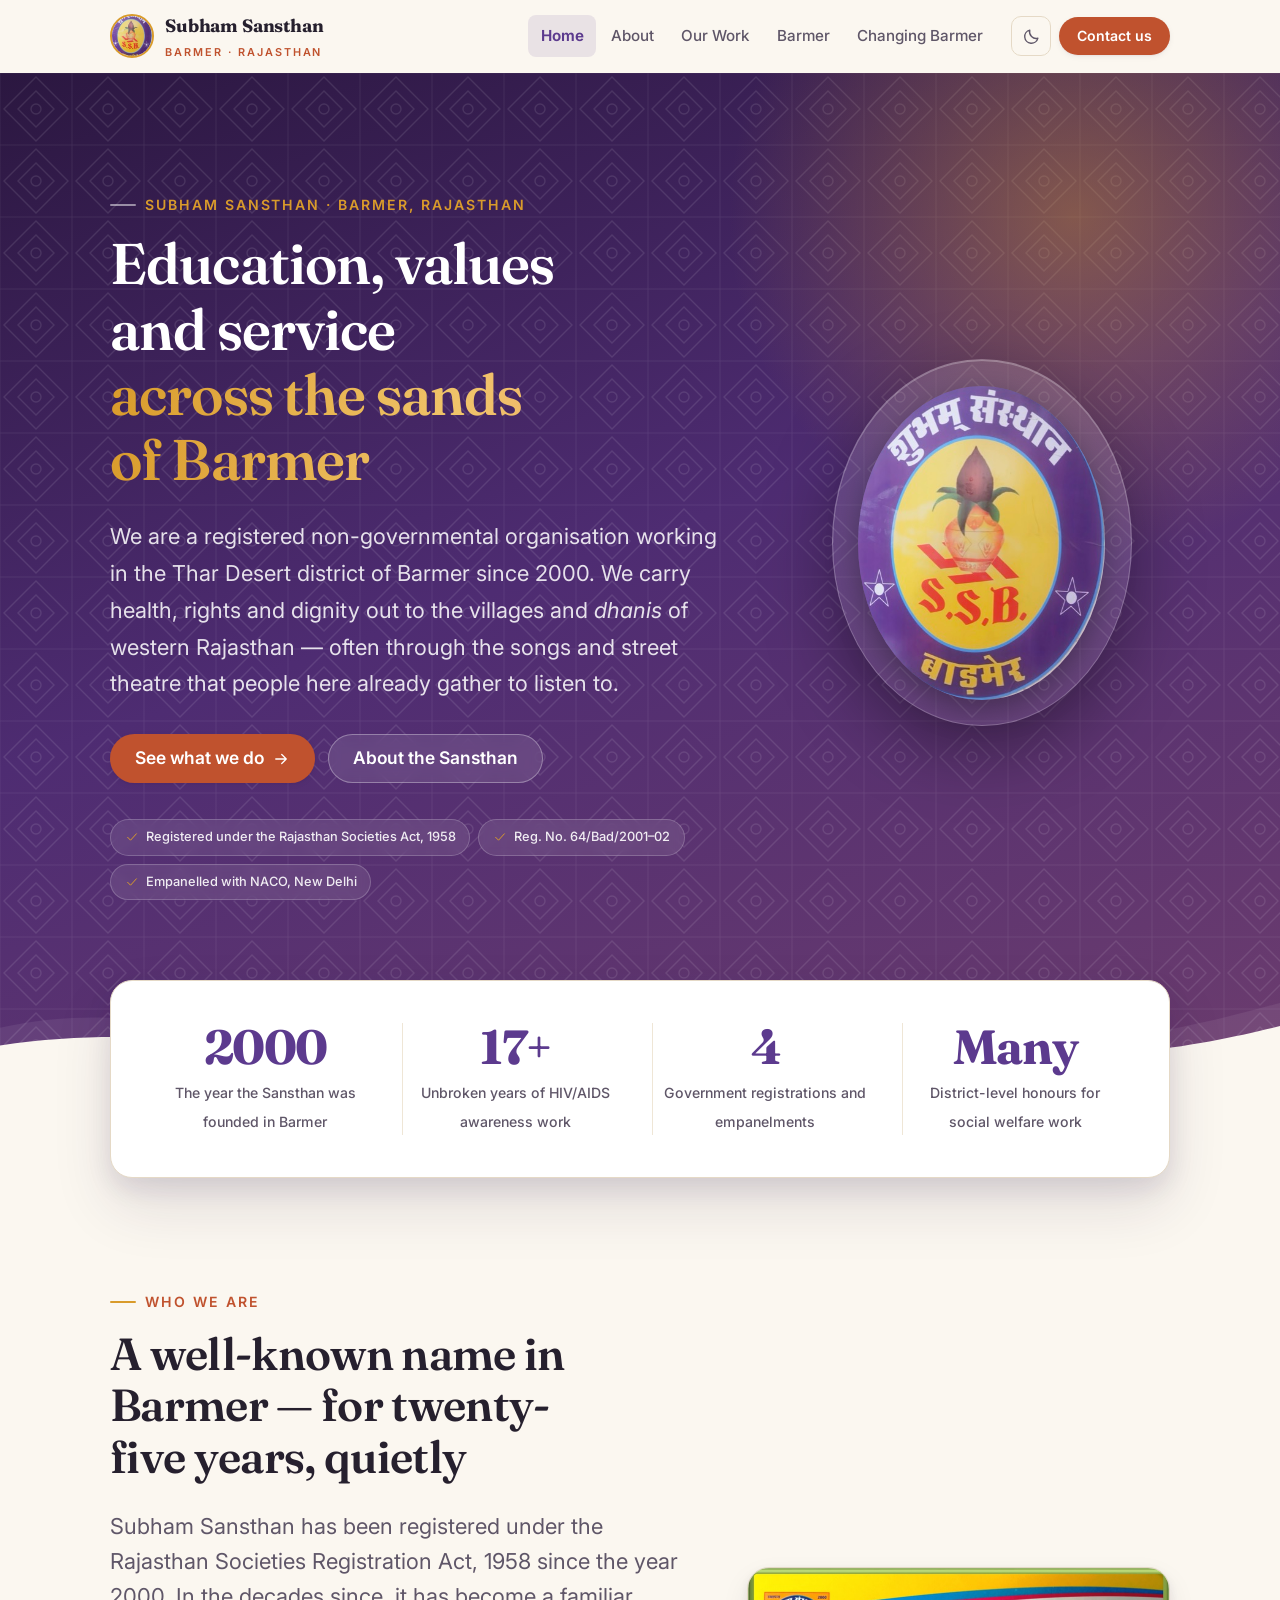
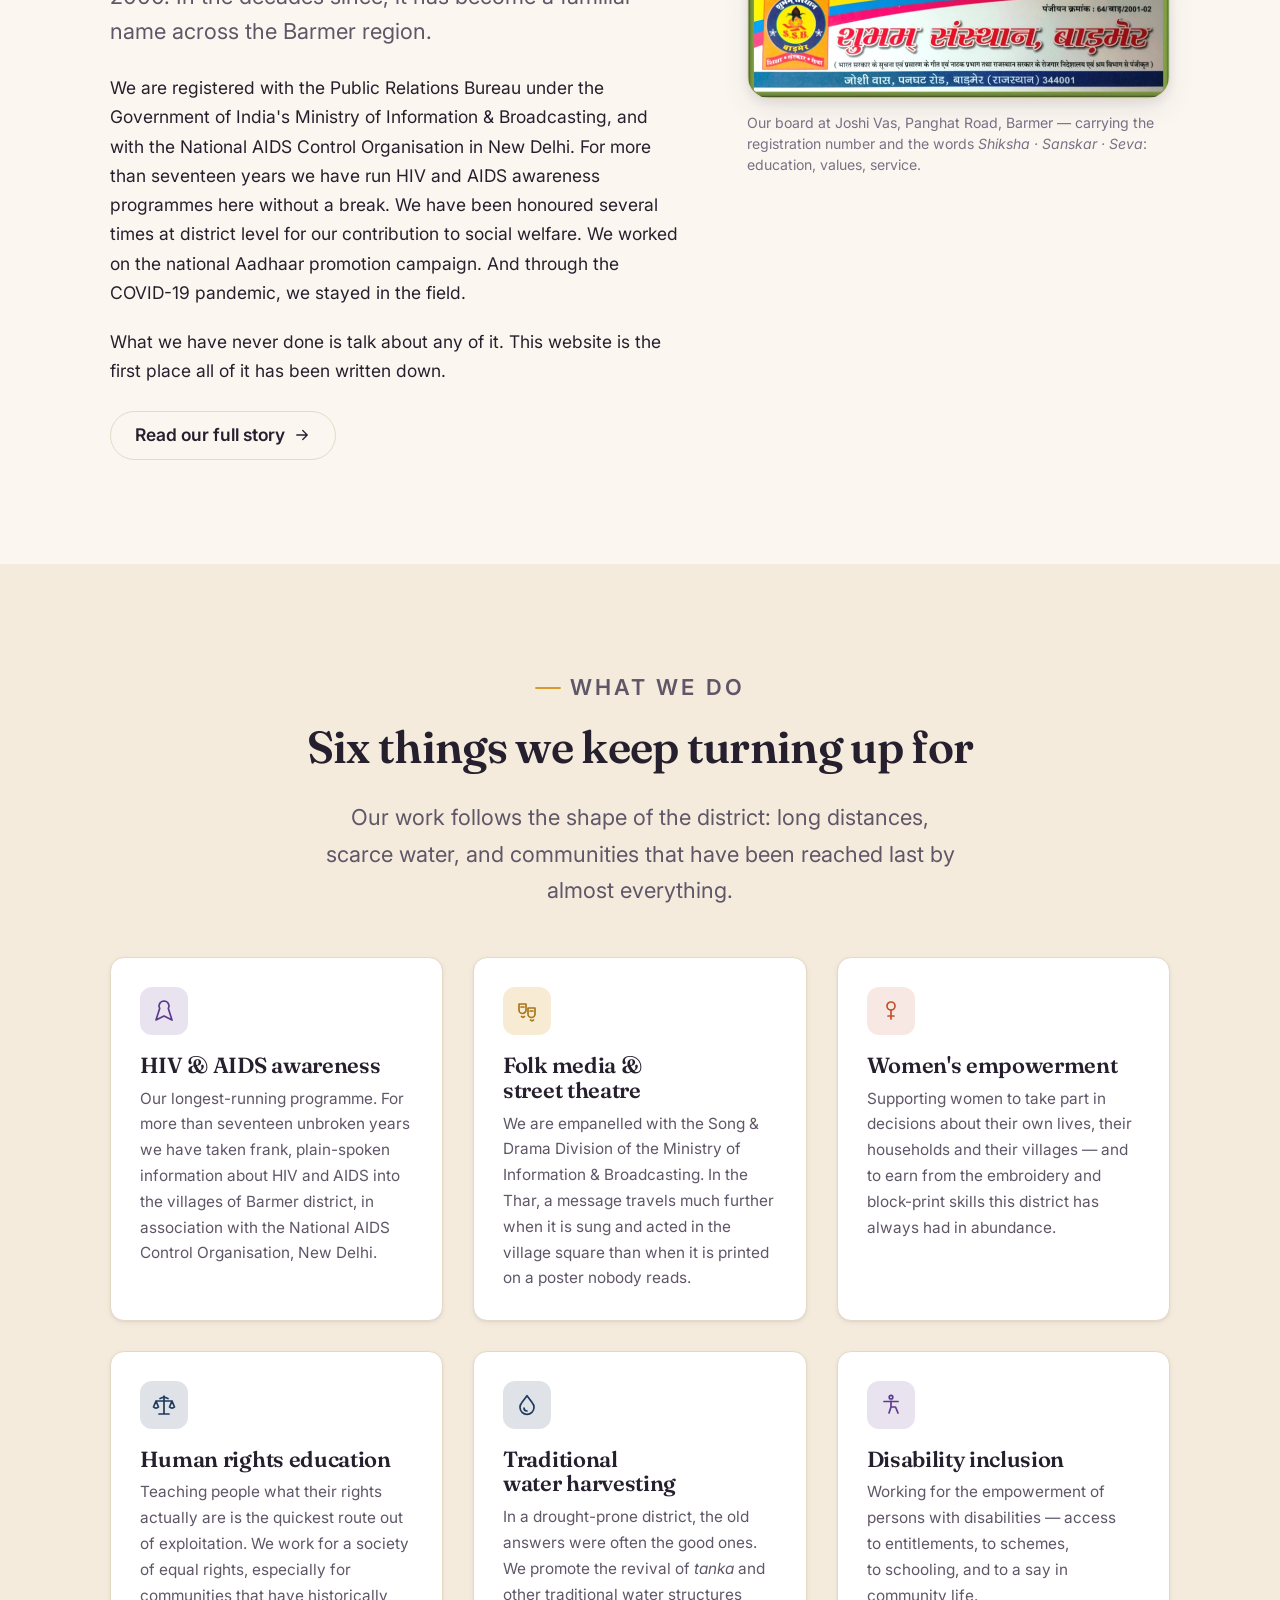
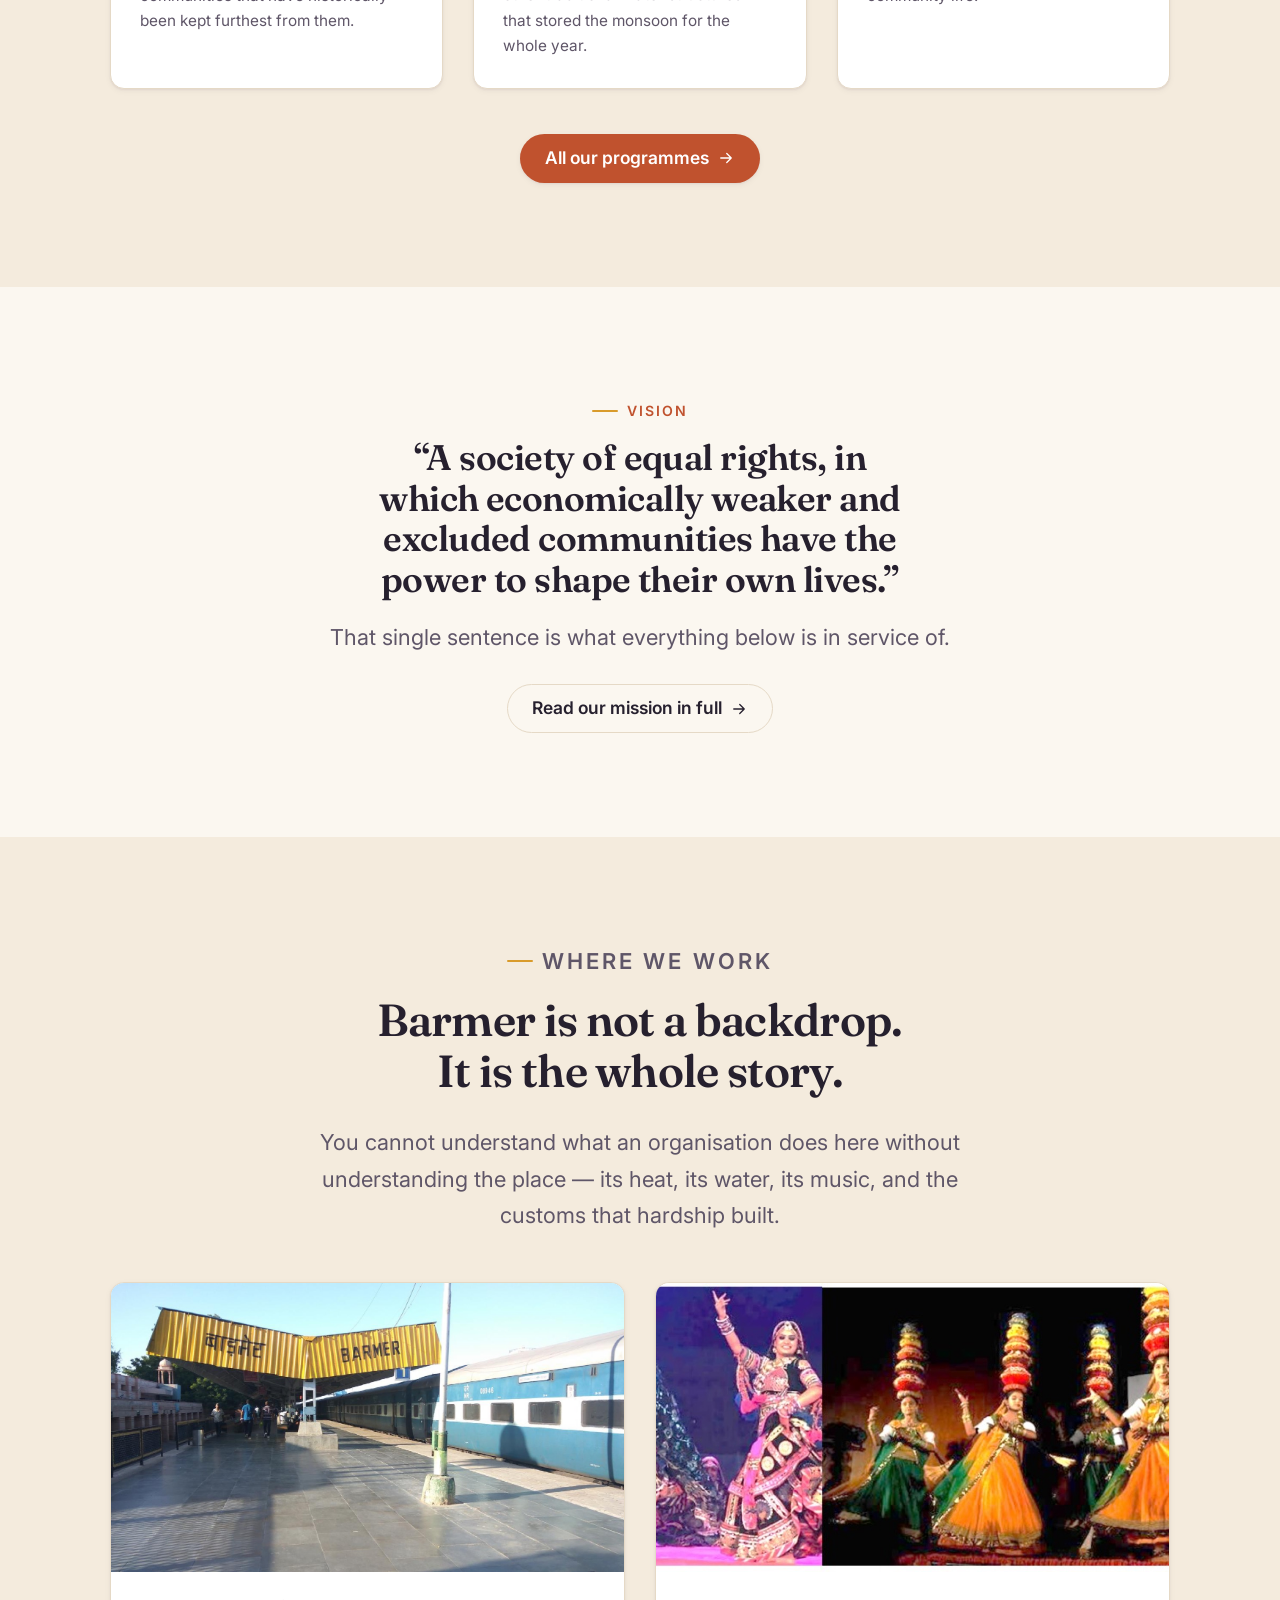
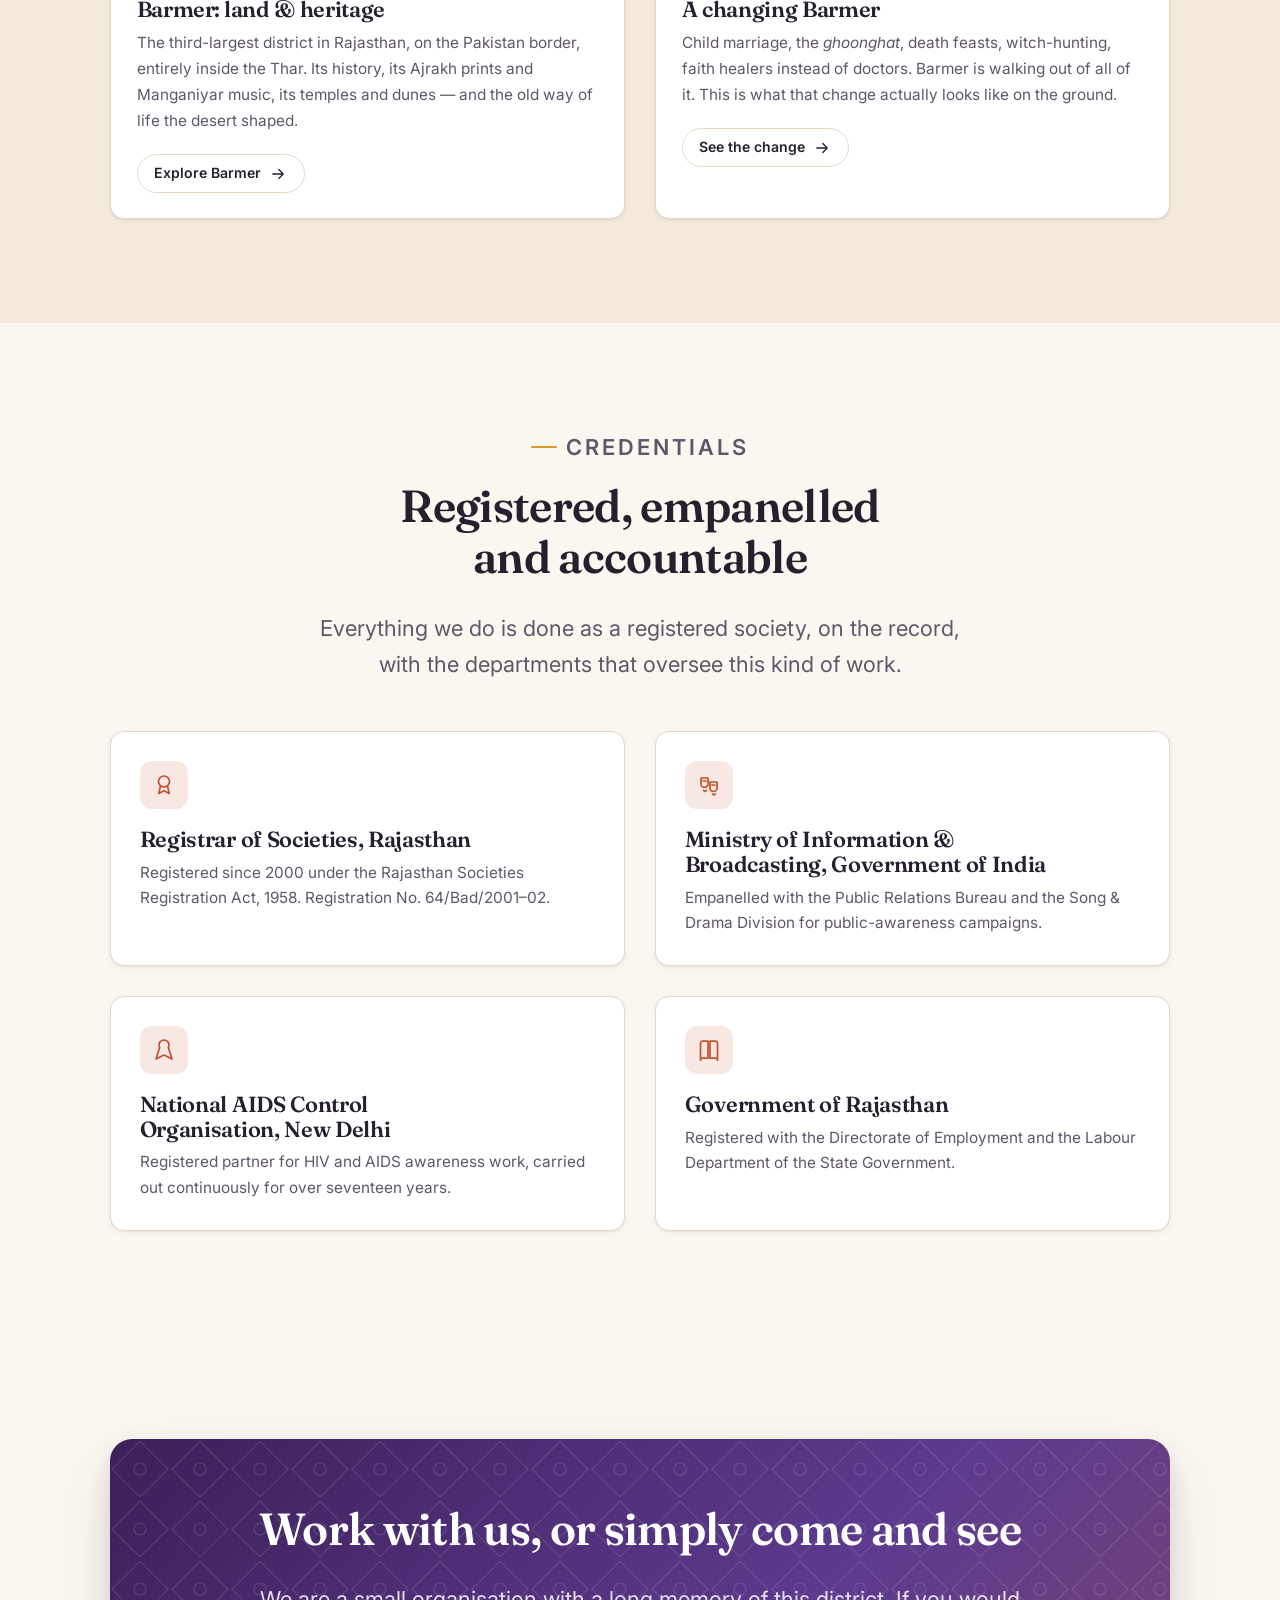
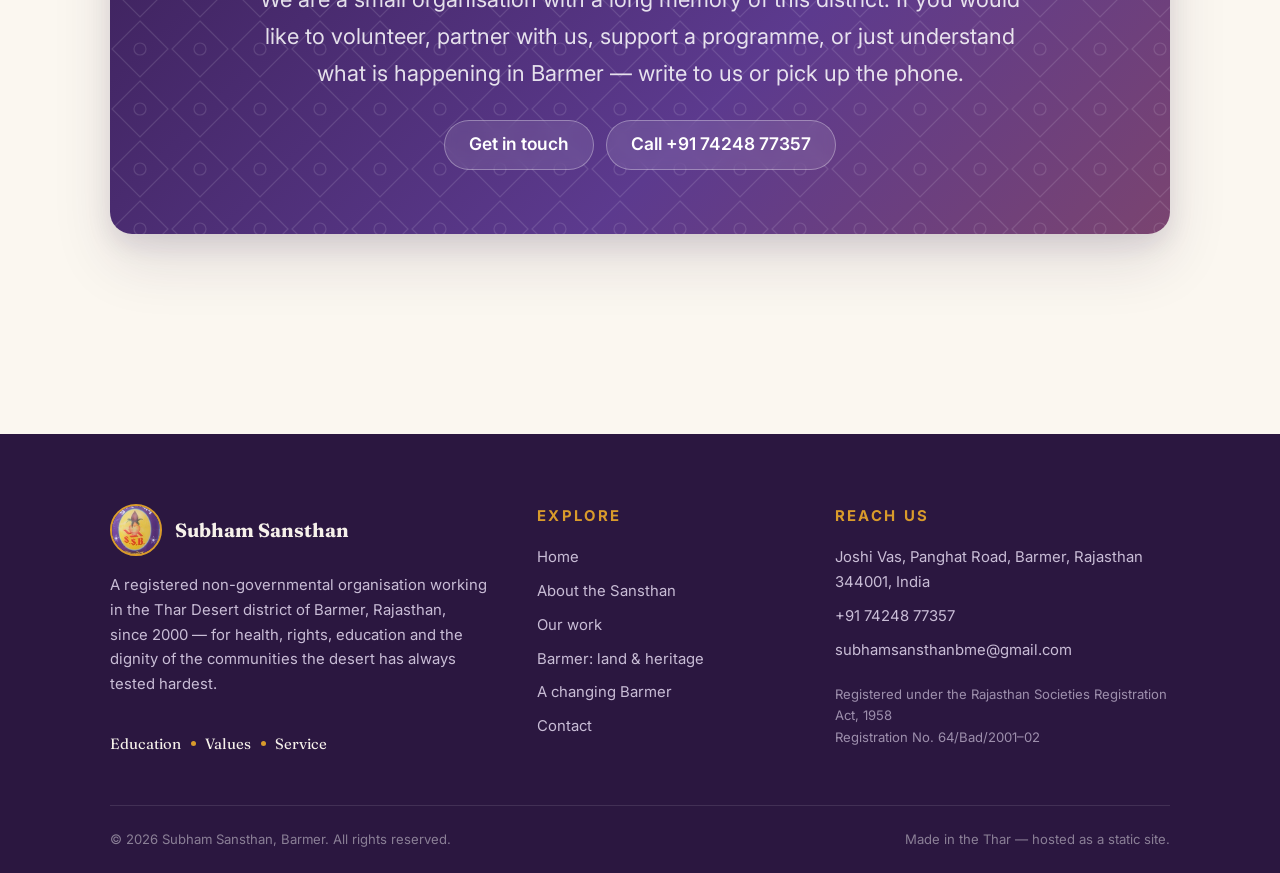
==== index.html @ e2a035ca "Add the Subham Sansthan website Replaces the Blogger site at ssbarmer.blogspot.com, whose content wa" ====
<!DOCTYPE html>
<html lang="en">
<head>
<meta charset="utf-8">
<meta name="viewport" content="width=device-width, initial-scale=1">
<title>Subham Sansthan, Barmer | NGO in the Thar Desert since 2000</title>
<meta name="description" content="Subham Sansthan is a registered NGO working in Barmer, Rajasthan since 2000 - HIV/AIDS awareness, women's empowerment, human rights education, water conservation and disability inclusion across the Thar Desert.">
<link rel="canonical" href="https://www.subhamsansthan.org/">

<meta property="og:type" content="website">
<meta property="og:site_name" content="Subham Sansthan, Barmer">
<meta property="og:title" content="Subham Sansthan, Barmer | NGO in the Thar Desert since 2000">
<meta property="og:description" content="Subham Sansthan is a registered NGO working in Barmer, Rajasthan since 2000 - HIV/AIDS awareness, women's empowerment, human rights education, water conservation and disability inclusion across the Thar Desert.">
<meta property="og:url" content="https://www.subhamsansthan.org/">
<meta property="og:image" content="https://www.subhamsansthan.org/assets/img/og-image.jpg">
<meta name="twitter:card" content="summary_large_image">

<link rel="icon" href="assets/img/favicon.svg" type="image/svg+xml">
<link rel="apple-touch-icon" href="assets/img/logo-small.jpg">
<meta name="theme-color" content="#2B1740">

<link rel="preconnect" href="https://fonts.googleapis.com">
<link rel="preconnect" href="https://fonts.gstatic.com" crossorigin>
<link href="https://fonts.googleapis.com/css2?family=Fraunces:opsz,wght@9..144,400;9..144,600;9..144,700&family=Inter:wght@400;500;600;700&display=swap" rel="stylesheet">
<link rel="stylesheet" href="assets/css/style.css">

<script>
/* set the saved theme before first paint so the page never flashes */
(function(){var d=document.documentElement;d.classList.add('js');try{var t=localStorage.getItem('ss-theme');if(t)d.setAttribute('data-theme',t);}catch(e){}})();
</script>
<script type="application/ld+json">{
  "@context": "https://schema.org",
  "@type": "NGO",
  "name": "Subham Sansthan",
  "alternateName": ["\u0936\u0941\u092d\u092e\u094d \u0938\u0902\u0938\u094d\u0925\u093e\u0928", "S.S.B. Barmer"],
  "url": "https://www.subhamsansthan.org/",
  "logo": "https://www.subhamsansthan.org/assets/img/logo.jpg",
  "foundingDate": "2000",
  "slogan": "Education, Values, Service",
  "email": "subhamsansthanbme@gmail.com",
  "telephone": "+917424877357",
  "areaServed": { "@type": "AdministrativeArea", "name": "Barmer district, Rajasthan, India" },
  "address": {
    "@type": "PostalAddress",
    "streetAddress": "Joshi Vas, Panghat Road",
    "addressLocality": "Barmer",
    "addressRegion": "Rajasthan",
    "postalCode": "344001",
    "addressCountry": "IN"
  }
}</script>

</head>
<body>
<a class="skip-link" href="#main">Skip to content</a>
<header class="site-header">
  <nav class="container nav" aria-label="Main">
    <a class="brand" href="index.html">
      <img src="assets/img/logo-small.jpg" alt="" width="44" height="44">
      <span>
        <span class="brand__name">Subham Sansthan</span>
        <span class="brand__place">Barmer &middot; Rajasthan</span>
      </span>
    </a>

    <ul class="nav__links" id="primary-nav">
      <li><a href="index.html" aria-current="page">Home</a></li>
      <li><a href="about.html">About</a></li>
      <li><a href="our-work.html">Our Work</a></li>
      <li><a href="barmer.html">Barmer</a></li>
      <li><a href="changing-barmer.html">Changing Barmer</a></li>
      <li class="nav__cta-mobile"><a href="contact.html">Contact</a></li>
    </ul>

    <div class="nav__actions">
      <button class="icon-btn theme-toggle" type="button" aria-label="Switch colour theme">
        <svg viewBox="0 0 24 24" fill="none" stroke="currentColor" stroke-width="1.7" stroke-linecap="round" stroke-linejoin="round" aria-hidden="true" class="moon"><path d="M20 14.2A8.4 8.4 0 0 1 9.8 4 8.4 8.4 0 1 0 20 14.2Z"/></svg>
        <svg viewBox="0 0 24 24" fill="none" stroke="currentColor" stroke-width="1.7" stroke-linecap="round" stroke-linejoin="round" aria-hidden="true" class="sun"><circle cx="12" cy="12" r="4.2"/><path d="M12 2v2.2M12 19.8V22M2 12h2.2M19.8 12H22M4.9 4.9l1.6 1.6M17.5 17.5l1.6 1.6M19.1 4.9l-1.6 1.6M6.5 17.5l-1.6 1.6"/></svg>
      </button>
      <a class="btn btn--primary btn--sm nav__cta" href="contact.html">Contact us</a>
      <button class="icon-btn nav__toggle" type="button" aria-expanded="false" aria-controls="primary-nav" aria-label="Open menu">
        <svg viewBox="0 0 24 24" fill="none" stroke="currentColor" stroke-width="1.9" stroke-linecap="round" aria-hidden="true"><path d="M4 7h16M4 12h16M4 17h16"/></svg>
      </button>
    </div>
  </nav>
</header>

<main id="main">
<section class="hero">
  <div class="hero__pattern" aria-hidden="true"></div>
  <div class="hero__glow" aria-hidden="true"></div>
  <svg class="hero__dunes" viewBox="0 0 1440 130" preserveAspectRatio="none" aria-hidden="true">
    <path d="M0 92c150-34 268 18 420 12s244-48 402-40 262 60 402 44c88-10 166-30 216-44v66H0Z" fill="rgba(255,255,255,.07)"/>
    <path d="M0 112c170-26 296 10 452 4s268-34 418-26 254 44 400 30c72-7 130-20 170-30v40H0Z" fill="var(--bg)"/>
  </svg>

  <div class="container hero__inner">
    <div>
      <p class="eyebrow">Subham Sansthan &middot; Barmer, Rajasthan</p>
      <h1>Education, values and service <span class="accent">across the sands of Barmer</span></h1>
      <p class="hero__lead">We are a registered non-governmental organisation working in the Thar Desert district of Barmer since 2000. We carry health, rights and dignity out to the villages and <em>dhanis</em> of western Rajasthan &mdash; often through the songs and street theatre that people here already gather to listen to.</p>

      <div class="btn-row">
        <a class="btn btn--primary" href="our-work.html">See what we do <svg viewBox="0 0 24 24" fill="none" stroke="currentColor" stroke-width="1.7" stroke-linecap="round" stroke-linejoin="round" aria-hidden="true"><path d="M5 12h14M13 6l6 6-6 6"/></svg></a>
        <a class="btn btn--on-dark" href="about.html">About the Sansthan</a>
      </div>

      <div class="hero__badges">
        <span class="badge"><svg viewBox="0 0 24 24" fill="none" stroke="currentColor" stroke-width="1.7" stroke-linecap="round" stroke-linejoin="round" aria-hidden="true"><path d="M4.5 12.5 9.5 17.5 19.5 6.5"/></svg> Registered under the Rajasthan Societies Act, 1958</span>
        <span class="badge"><svg viewBox="0 0 24 24" fill="none" stroke="currentColor" stroke-width="1.7" stroke-linecap="round" stroke-linejoin="round" aria-hidden="true"><path d="M4.5 12.5 9.5 17.5 19.5 6.5"/></svg> Reg. No. 64/Bad/2001&ndash;02</span>
        <span class="badge"><svg viewBox="0 0 24 24" fill="none" stroke="currentColor" stroke-width="1.7" stroke-linecap="round" stroke-linejoin="round" aria-hidden="true"><path d="M4.5 12.5 9.5 17.5 19.5 6.5"/></svg> Empanelled with NACO, New Delhi</span>
      </div>
    </div>

    <div class="hero__emblem">
      <img src="assets/img/logo.jpg" alt="The emblem of Subham Sansthan, Barmer: a decorated kalash within a purple and gold oval." width="300" height="300">
    </div>
  </div>
</section>

<section class="stats">
  <div class="container">
    <div class="stats__card reveal">
      <div class="stat">
        <span class="stat__num">2000</span>
        <span class="stat__label">The year the Sansthan was founded in Barmer</span>
      </div>
      <div class="stat">
        <span class="stat__num">17+</span>
        <span class="stat__label">Unbroken years of HIV/AIDS awareness work</span>
      </div>
      <div class="stat">
        <span class="stat__num">4</span>
        <span class="stat__label">Government registrations and empanelments</span>
      </div>
      <div class="stat">
        <span class="stat__num">Many</span>
        <span class="stat__label">District-level honours for social welfare work</span>
      </div>
    </div>
  </div>
</section>
<section class="section">
  <div class="container split split--wide-text">
    <div class="reveal">
      <p class="eyebrow">Who we are</p>
      <h2>A well-known name in Barmer &mdash; for twenty-five years, quietly</h2>
      <p class="lead">Subham Sansthan has been registered under the Rajasthan Societies Registration Act, 1958 since the year 2000. In the decades since, it has become a familiar name across the Barmer region.</p>
      <p>We are registered with the Public Relations Bureau under the Government of India's Ministry of Information &amp; Broadcasting, and with the National AIDS Control Organisation in New Delhi. For more than seventeen years we have run HIV and AIDS awareness programmes here without a break. We have been honoured several times at district level for our contribution to social welfare. We worked on the national Aadhaar promotion campaign. And through the COVID-19 pandemic, we stayed in the field.</p>
      <p>What we have never done is talk about any of it. This website is the first place all of it has been written down.</p>
      <div class="btn-row" style="margin-top:1.6rem">
        <a class="btn btn--ghost" href="about.html">Read our full story <svg viewBox="0 0 24 24" fill="none" stroke="currentColor" stroke-width="1.7" stroke-linecap="round" stroke-linejoin="round" aria-hidden="true"><path d="M5 12h14M13 6l6 6-6 6"/></svg></a>
      </div>
    </div>

    <figure class="figure reveal">
      <div class="media media--natural">
        <img src="assets/img/banner.jpg" alt="The Subham Sansthan signboard in Hindi, showing the emblem, the registration number and the Barmer address." width="822" height="254" loading="lazy">
      </div>
      <figcaption>Our board at Joshi Vas, Panghat Road, Barmer &mdash; carrying the registration number and the words <em>Shiksha &middot; Sanskar &middot; Seva</em>: education, values, service.</figcaption>
    </figure>
  </div>
</section>
<section class="section section--alt">
  <div class="container">
    <div class="section-head center reveal">
      <p class="eyebrow eyebrow--center">What we do</p>
      <h2>Six things we keep turning up for</h2>
      <p>Our work follows the shape of the district: long distances, scarce water, and communities that have been reached last by almost everything.</p>
    </div>

    <div class="grid grid--3">
      <article class="card card--purple reveal">
        <div class="card__icon"><svg viewBox="0 0 24 24" fill="none" stroke="currentColor" stroke-width="1.7" stroke-linecap="round" stroke-linejoin="round" aria-hidden="true"><path d="M12 2a5 5 0 0 0-4.33 7.5L4 21l8-4 8 4-3.67-11.5A5 5 0 0 0 12 2Z"/></svg></div>
        <h3>HIV &amp; AIDS awareness</h3>
        <p>Our longest-running programme. For more than seventeen unbroken years we have taken frank, plain-spoken information about HIV and AIDS into the villages of Barmer district, in association with the National AIDS Control Organisation, New Delhi.</p>
      </article>
      <article class="card card--gold reveal">
        <div class="card__icon"><svg viewBox="0 0 24 24" fill="none" stroke="currentColor" stroke-width="1.7" stroke-linecap="round" stroke-linejoin="round" aria-hidden="true"><path d="M4 5h7v6a3.5 3.5 0 0 1-7 0V5Z"/><path d="M13 9h7v6a3.5 3.5 0 0 1-7 0V9Z"/><path d="M6 8h3M15 12h3"/><path d="M6.5 17.5c.8.8 2.2.8 3 0M15.5 21c.8.8 2.2.8 3 0"/></svg></div>
        <h3>Folk media &amp; street theatre</h3>
        <p>We are empanelled with the Song &amp; Drama Division of the Ministry of Information &amp; Broadcasting. In the Thar, a message travels much further when it is sung and acted in the village square than when it is printed on a poster nobody reads.</p>
      </article>
      <article class="card card--terracotta reveal">
        <div class="card__icon"><svg viewBox="0 0 24 24" fill="none" stroke="currentColor" stroke-width="1.7" stroke-linecap="round" stroke-linejoin="round" aria-hidden="true"><circle cx="12" cy="7" r="4"/><path d="M12 11v9M9 17h6"/></svg></div>
        <h3>Women's empowerment</h3>
        <p>Supporting women to take part in decisions about their own lives, their households and their villages &mdash; and to earn from the embroidery and block-print skills this district has always had in abundance.</p>
      </article>
      <article class="card card--indigo reveal">
        <div class="card__icon"><svg viewBox="0 0 24 24" fill="none" stroke="currentColor" stroke-width="1.7" stroke-linecap="round" stroke-linejoin="round" aria-hidden="true"><path d="M12 3v18M7 21h10M4 8h16M4 8l-2.5 6a3.5 3.5 0 0 0 5 0L4 8Zm16 0-2.5 6a3.5 3.5 0 0 0 5 0L20 8Z"/><path d="M8 5.5 12 4l4 1.5"/></svg></div>
        <h3>Human rights education</h3>
        <p>Teaching people what their rights actually are is the quickest route out of exploitation. We work for a society of equal rights, especially for communities that have historically been kept furthest from them.</p>
      </article>
      <article class="card card--indigo reveal">
        <div class="card__icon"><svg viewBox="0 0 24 24" fill="none" stroke="currentColor" stroke-width="1.7" stroke-linecap="round" stroke-linejoin="round" aria-hidden="true"><path d="M12 2.7 6.9 9.6a7 7 0 1 0 10.2 0L12 2.7Z"/><path d="M9 15a3 3 0 0 0 3 3"/></svg></div>
        <h3>Traditional water harvesting</h3>
        <p>In a drought-prone district, the old answers were often the good ones. We promote the revival of <em>tanka</em> and other traditional water structures that stored the monsoon for the whole year.</p>
      </article>
      <article class="card card--purple reveal">
        <div class="card__icon"><svg viewBox="0 0 24 24" fill="none" stroke="currentColor" stroke-width="1.7" stroke-linecap="round" stroke-linejoin="round" aria-hidden="true"><circle cx="12" cy="4.2" r="1.8"/><path d="M5 8.5h14M12 8v6h4.5l2.5 6M12 14l-2 6"/></svg></div>
        <h3>Disability inclusion</h3>
        <p>Working for the empowerment of persons with disabilities &mdash; access to entitlements, to schemes, to schooling, and to a say in community life.</p>
      </article>
    </div>

    <div class="btn-row center" style="margin-top:2.8rem">
      <a class="btn btn--primary" href="our-work.html">All our programmes <svg viewBox="0 0 24 24" fill="none" stroke="currentColor" stroke-width="1.7" stroke-linecap="round" stroke-linejoin="round" aria-hidden="true"><path d="M5 12h14M13 6l6 6-6 6"/></svg></a>
    </div>
  </div>
</section>
<section class="section">
  <div class="container container--narrow center">
    <div class="reveal">
      <p class="eyebrow eyebrow--center">Vision</p>
      <h2 style="font-size:var(--step-3)">&ldquo;A society of equal rights, in which economically weaker and excluded communities have the power to shape their own lives.&rdquo;</h2>
      <p class="lead">That single sentence is what everything below is in service of.</p>
      <div class="btn-row center" style="margin-top:1.8rem">
        <a class="btn btn--ghost" href="about.html#mission">Read our mission in full <svg viewBox="0 0 24 24" fill="none" stroke="currentColor" stroke-width="1.7" stroke-linecap="round" stroke-linejoin="round" aria-hidden="true"><path d="M5 12h14M13 6l6 6-6 6"/></svg></a>
      </div>
    </div>
  </div>
</section>
<section class="section section--alt">
  <div class="container">
    <div class="section-head center reveal">
      <p class="eyebrow eyebrow--center">Where we work</p>
      <h2>Barmer is not a backdrop. It is the whole story.</h2>
      <p>You cannot understand what an organisation does here without understanding the place &mdash; its heat, its water, its music, and the customs that hardship built.</p>
    </div>

    <div class="grid grid--2">
      <article class="card reveal" style="padding:0;overflow:hidden">
        <img src="assets/img/barmer-desert.jpg" alt="Barmer railway station platform, with the station name painted in Hindi and English on a yellow canopy." loading="lazy" style="aspect-ratio:16/9;object-fit:cover;width:100%">
        <div style="padding:1.6rem">
          <h3>Barmer: land &amp; heritage</h3>
          <p>The third-largest district in Rajasthan, on the Pakistan border, entirely inside the Thar. Its history, its Ajrakh prints and Manganiyar music, its temples and dunes &mdash; and the old way of life the desert shaped.</p>
          <div class="btn-row" style="margin-top:1.3rem"><a class="btn btn--ghost btn--sm" href="barmer.html">Explore Barmer <svg viewBox="0 0 24 24" fill="none" stroke="currentColor" stroke-width="1.7" stroke-linecap="round" stroke-linejoin="round" aria-hidden="true"><path d="M5 12h14M13 6l6 6-6 6"/></svg></a></div>
        </div>
      </article>

      <article class="card reveal" style="padding:0;overflow:hidden">
        <img src="assets/img/barmer-folk.jpg" alt="Folk dancers of western Rajasthan performing in traditional dress." loading="lazy" style="aspect-ratio:16/9;object-fit:cover;width:100%">
        <div style="padding:1.6rem">
          <h3>A changing Barmer</h3>
          <p>Child marriage, the <em>ghoonghat</em>, death feasts, witch-hunting, faith healers instead of doctors. Barmer is walking out of all of it. This is what that change actually looks like on the ground.</p>
          <div class="btn-row" style="margin-top:1.3rem"><a class="btn btn--ghost btn--sm" href="changing-barmer.html">See the change <svg viewBox="0 0 24 24" fill="none" stroke="currentColor" stroke-width="1.7" stroke-linecap="round" stroke-linejoin="round" aria-hidden="true"><path d="M5 12h14M13 6l6 6-6 6"/></svg></a></div>
        </div>
      </article>
    </div>
  </div>
</section>
<section class="section">
  <div class="container">
    <div class="section-head center reveal">
      <p class="eyebrow eyebrow--center">Credentials</p>
      <h2>Registered, empanelled and accountable</h2>
      <p>Everything we do is done as a registered society, on the record, with the departments that oversee this kind of work.</p>
    </div>
    <div class="grid grid--pair">
      <article class="card reveal">
        <div class="card__icon"><svg viewBox="0 0 24 24" fill="none" stroke="currentColor" stroke-width="1.7" stroke-linecap="round" stroke-linejoin="round" aria-hidden="true"><circle cx="12" cy="8.5" r="5.5"/><path d="m8.4 13.4-1.6 7.1 5.2-2.8 5.2 2.8-1.6-7.1"/></svg></div>
        <h3 style="font-size:var(--step-1)">Registrar of Societies, Rajasthan</h3>
        <p>Registered since 2000 under the Rajasthan Societies Registration Act, 1958. Registration No. 64/Bad/2001&ndash;02.</p>
      </article>
      <article class="card reveal">
        <div class="card__icon"><svg viewBox="0 0 24 24" fill="none" stroke="currentColor" stroke-width="1.7" stroke-linecap="round" stroke-linejoin="round" aria-hidden="true"><path d="M4 5h7v6a3.5 3.5 0 0 1-7 0V5Z"/><path d="M13 9h7v6a3.5 3.5 0 0 1-7 0V9Z"/><path d="M6 8h3M15 12h3"/><path d="M6.5 17.5c.8.8 2.2.8 3 0M15.5 21c.8.8 2.2.8 3 0"/></svg></div>
        <h3 style="font-size:var(--step-1)">Ministry of Information &amp; Broadcasting, Government of India</h3>
        <p>Empanelled with the Public Relations Bureau and the Song &amp; Drama Division for public-awareness campaigns.</p>
      </article>
      <article class="card reveal">
        <div class="card__icon"><svg viewBox="0 0 24 24" fill="none" stroke="currentColor" stroke-width="1.7" stroke-linecap="round" stroke-linejoin="round" aria-hidden="true"><path d="M12 2a5 5 0 0 0-4.33 7.5L4 21l8-4 8 4-3.67-11.5A5 5 0 0 0 12 2Z"/></svg></div>
        <h3 style="font-size:var(--step-1)">National AIDS Control Organisation, New Delhi</h3>
        <p>Registered partner for HIV and AIDS awareness work, carried out continuously for over seventeen years.</p>
      </article>
      <article class="card reveal">
        <div class="card__icon"><svg viewBox="0 0 24 24" fill="none" stroke="currentColor" stroke-width="1.7" stroke-linecap="round" stroke-linejoin="round" aria-hidden="true"><path d="M3.5 5.2A2 2 0 0 1 5.5 3.2H11v17H5.5a2 2 0 0 0-2 2V5.2Z"/><path d="M20.5 5.2a2 2 0 0 0-2-2H13v17h5.5a2 2 0 0 1 2 2V5.2Z"/></svg></div>
        <h3 style="font-size:var(--step-1)">Government of Rajasthan</h3>
        <p>Registered with the Directorate of Employment and the Labour Department of the State Government.</p>
      </article>
    </div>
  </div>
</section>
<section class="section">
  <div class="container">
    <div class="cta-band reveal">
      <h2>Work with us, or simply come and see</h2>
      <p>We are a small organisation with a long memory of this district. If you would like to volunteer, partner with us, support a programme, or just understand what is happening in Barmer &mdash; write to us or pick up the phone.</p>
      <div class="btn-row center" style="margin-top:1.8rem">
        <a class="btn btn--on-dark" href="contact.html">Get in touch</a>
        <a class="btn btn--on-dark" href="tel:+917424877357">Call +91 74248 77357</a>
      </div>
    </div>
  </div>
</section>
</main>

<footer class="site-footer">
  <div class="container">
    <div class="footer__grid">
      <div>
        <a class="footer__brand" href="index.html">
          <img src="assets/img/logo-small.jpg" alt="" width="52" height="52">
          <span>Subham Sansthan</span>
        </a>
        <p>A registered non-governmental organisation working in the Thar Desert district of Barmer, Rajasthan, since 2000 &mdash; for health, rights, education and the dignity of the communities the desert has always tested hardest.</p>
        <p class="footer__motto">Education <i></i> Values <i></i> Service</p>
      </div>

      <div>
        <p class="footer__title">Explore</p>
        <ul class="footer__list">
          <li><a href="index.html">Home</a></li>
          <li><a href="about.html">About the Sansthan</a></li>
          <li><a href="our-work.html">Our work</a></li>
          <li><a href="barmer.html">Barmer: land &amp; heritage</a></li>
          <li><a href="changing-barmer.html">A changing Barmer</a></li>
          <li><a href="contact.html">Contact</a></li>
        </ul>
      </div>

      <div>
        <p class="footer__title">Reach us</p>
        <ul class="footer__list">
          <li>Joshi Vas, Panghat Road, Barmer, Rajasthan 344001, India</li>
          <li><a href="tel:+917424877357">+91 74248 77357</a></li>
          <li><a href="mailto:subhamsansthanbme@gmail.com">subhamsansthanbme@gmail.com</a></li>
        </ul>
        <p style="margin-top:1.3rem;font-size:.82rem;opacity:.72">
          Registered under the Rajasthan Societies Registration Act, 1958<br>
          Registration No. 64/Bad/2001&ndash;02
        </p>
      </div>
    </div>

    <div class="footer__bottom">
      <span>&copy; <span data-year>2026</span> Subham Sansthan, Barmer. All rights reserved.</span>
      <span>Made in the Thar &mdash; hosted as a static site.</span>
    </div>
  </div>
</footer>

<script src="assets/js/main.js" defer></script>
</body>
</html>
---- assets/css/style.css ----
/* ==========================================================================
   Subham Sansthan, Barmer — stylesheet
   Palette & motifs inspired by Thar desert sand, Ajrakh block-print indigo
   and madder red, and the marigold + purple of the Sansthan's own emblem.
   ========================================================================== */

/* ---------- 1. Tokens ---------- */
:root {
  /* brand */
  --purple-900: #2B1740;
  --purple-800: #3B2058;
  --purple-700: #4E2C72;
  --purple:     #5C3A8E;
  --purple-300: #A98BD0;
  --terracotta: #C0522E;
  --terracotta-dark: #9E3F20;
  --marigold:   #D99B2B;
  --indigo:     #1F3A5F;

  /* surfaces (light) */
  --bg:        #FBF7F0;
  --bg-alt:    #F4EBDD;
  --bg-deep:   var(--purple-900);
  --surface:   #FFFFFF;
  --surface-2: #FDFAF4;

  /* text */
  --text:      #26202E;
  --text-mute: #5F5668;
  --text-soft: #7A7186;
  --on-dark:        #F6F1EA;
  --on-dark-mute:   #C9BDD6;

  /* lines & shadow */
  --line:      #E5D9C6;
  --line-soft: #EFE6D6;
  --shadow-sm: 0 1px 2px rgba(43, 23, 64, .06), 0 2px 6px rgba(43, 23, 64, .05);
  --shadow-md: 0 4px 10px rgba(43, 23, 64, .07), 0 12px 28px rgba(43, 23, 64, .08);
  --shadow-lg: 0 10px 24px rgba(43, 23, 64, .10), 0 28px 60px rgba(43, 23, 64, .12);

  /* type */
  --font-display: 'Fraunces', 'Iowan Old Style', Georgia, 'Times New Roman', serif;
  --font-body: 'Inter', system-ui, -apple-system, 'Segoe UI', Roboto, sans-serif;

  /* rhythm */
  --step--1: clamp(.82rem, .80rem + .10vw, .88rem);
  --step-0:  clamp(1rem, .97rem + .16vw, 1.09rem);
  --step-1:  clamp(1.19rem, 1.13rem + .30vw, 1.38rem);
  --step-2:  clamp(1.42rem, 1.31rem + .54vw, 1.75rem);
  --step-3:  clamp(1.69rem, 1.51rem + .90vw, 2.22rem);
  --step-4:  clamp(2.01rem, 1.72rem + 1.44vw, 2.81rem);
  --step-5:  clamp(2.39rem, 1.94rem + 2.25vw, 3.58rem);

  --radius:    14px;
  --radius-lg: 22px;
  --container: 1140px;
  --gutter: clamp(1.15rem, .6rem + 2.4vw, 2.5rem);
}

/* dark: default-follows-system, overridable by the toggle */
@media (prefers-color-scheme: dark) {
  :root:not([data-theme="light"]) {
    --bg:        #17121D;
    --bg-alt:    #1F1828;
    --bg-deep:   #120E17;
    --surface:   #221A2C;
    --surface-2: #271E33;
    --text:      #F0EAF5;
    --text-mute: #BCB0C8;
    --text-soft: #9C90A9;
    --line:      #382C46;
    --line-soft: #2F2539;
    --purple-300: #C4AAE6;
    --marigold:  #E7B354;
    --terracotta: #E27A50;
    --shadow-sm: 0 1px 2px rgba(0,0,0,.4);
    --shadow-md: 0 4px 10px rgba(0,0,0,.35), 0 12px 28px rgba(0,0,0,.4);
    --shadow-lg: 0 10px 24px rgba(0,0,0,.4), 0 28px 60px rgba(0,0,0,.5);
  }
}
:root[data-theme="dark"] {
  --bg:        #17121D;
  --bg-alt:    #1F1828;
  --bg-deep:   #120E17;
  --surface:   #221A2C;
  --surface-2: #271E33;
  --text:      #F0EAF5;
  --text-mute: #BCB0C8;
  --text-soft: #9C90A9;
  --line:      #382C46;
  --line-soft: #2F2539;
  --purple-300: #C4AAE6;
  --marigold:  #E7B354;
  --terracotta: #E27A50;
  --shadow-sm: 0 1px 2px rgba(0,0,0,.4);
  --shadow-md: 0 4px 10px rgba(0,0,0,.35), 0 12px 28px rgba(0,0,0,.4);
  --shadow-lg: 0 10px 24px rgba(0,0,0,.4), 0 28px 60px rgba(0,0,0,.5);
}

/* ---------- 2. Base ---------- */
*, *::before, *::after { box-sizing: border-box; }
html { -webkit-text-size-adjust: 100%; scroll-behavior: smooth; scroll-padding-top: 90px; }
@media (prefers-reduced-motion: reduce) { html { scroll-behavior: auto; } }

body {
  margin: 0;
  background: var(--bg);
  color: var(--text);
  font-family: var(--font-body);
  font-size: var(--step-0);
  line-height: 1.68;
  -webkit-font-smoothing: antialiased;
  overflow-x: hidden;
}

h1, h2, h3, h4 {
  font-family: var(--font-display);
  font-weight: 600;
  line-height: 1.14;
  letter-spacing: -.015em;
  margin: 0 0 .6em;
  text-wrap: balance;
}
h1 { font-size: var(--step-5); }
h2 { font-size: var(--step-4); }
h3 { font-size: var(--step-2); }
h4 { font-size: var(--step-1); }
p  { margin: 0 0 1.1em; text-wrap: pretty; }
p:last-child, ul:last-child, ol:last-child { margin-bottom: 0; }

a { color: var(--terracotta); text-decoration-thickness: 1px; text-underline-offset: 3px; }
a:hover { color: var(--terracotta-dark); }
:root[data-theme="dark"] a:hover, 
:where(:root:not([data-theme="light"])) a:hover { filter: brightness(1.12); }

img { max-width: 100%; height: auto; display: block; }
hr { border: 0; border-top: 1px solid var(--line); margin: 3rem 0; }

:focus-visible {
  outline: 3px solid var(--marigold);
  outline-offset: 3px;
  border-radius: 4px;
}

.skip-link {
  position: absolute; left: 1rem; top: -100px; z-index: 999;
  background: var(--purple); color: #fff; padding: .7rem 1.1rem;
  border-radius: 0 0 var(--radius) var(--radius); font-weight: 600;
  transition: top .18s ease;
}
.skip-link:focus { top: 0; color: #fff; }

/* ---------- 3. Layout helpers ---------- */
.container { width: 100%; max-width: var(--container); margin-inline: auto; padding-inline: var(--gutter); }
.container--narrow { max-width: 780px; }
.section { padding-block: clamp(3.5rem, 2rem + 6vw, 6.5rem); }
.section--tight { padding-block: clamp(2.5rem, 1.5rem + 4vw, 4.5rem); }
.section--alt { background: var(--bg-alt); }
.section--surface { background: var(--surface-2); }

.grid { display: grid; gap: clamp(1.1rem, .6rem + 1.6vw, 2rem); }
.grid--2 { grid-template-columns: repeat(auto-fit, minmax(min(100%, 300px), 1fr)); }
.grid--3 { grid-template-columns: repeat(auto-fit, minmax(min(100%, 270px), 1fr)); }
.grid--4 { grid-template-columns: repeat(auto-fit, minmax(min(100%, 210px), 1fr)); }
/* exactly two columns, so a four-card set reads as 2x2 and never orphans one */
.grid--pair { grid-template-columns: 1fr; }
@media (min-width: 800px) { .grid--pair { grid-template-columns: repeat(2, 1fr); } }

.stack > * + * { margin-top: 1.1rem; }
.center { text-align: center; }
.measure { max-width: 68ch; }
.mx-auto { margin-inline: auto; }

/* ---------- 4. Section headings ---------- */
.eyebrow {
  display: inline-flex; align-items: center; gap: .55rem;
  font-family: var(--font-body);
  font-size: var(--step--1);
  font-weight: 600;
  letter-spacing: .14em;
  text-transform: uppercase;
  color: var(--terracotta);
  margin: 0 0 .9rem;
}
.eyebrow::before {
  content: ""; width: 26px; height: 2px; background: var(--marigold); border-radius: 2px;
}
.eyebrow--center { justify-content: center; }

.section-head { max-width: 62ch; margin-bottom: clamp(2rem, 1rem + 2.5vw, 3.2rem); }
.section-head.center { margin-inline: auto; }
.section-head p { color: var(--text-mute); font-size: var(--step-1); }

.lead { font-size: var(--step-1); color: var(--text-mute); line-height: 1.6; }

/* ---------- 5. Buttons ---------- */
.btn {
  display: inline-flex; align-items: center; justify-content: center; gap: .5rem;
  padding: .82rem 1.5rem;
  font-family: var(--font-body); font-size: var(--step-0); font-weight: 600;
  line-height: 1.2;
  border-radius: 100px; border: 1.5px solid transparent;
  text-decoration: none; cursor: pointer;
  transition: transform .16s ease, box-shadow .2s ease, background-color .2s ease, color .2s ease, border-color .2s ease;
}
.btn svg { width: 18px; height: 18px; flex-shrink: 0; }
.btn:hover { transform: translateY(-2px); }
.btn:active { transform: translateY(0); }

.btn--primary { background: var(--terracotta); color: #fff; box-shadow: var(--shadow-sm); }
.btn--primary:hover { background: var(--terracotta-dark); color: #fff; box-shadow: var(--shadow-md); }

.btn--ghost { background: transparent; color: var(--text); border-color: var(--line); }
.btn--ghost:hover { border-color: var(--purple); color: var(--purple); background: rgba(92,58,142,.06); }

.btn--on-dark { background: rgba(255,255,255,.10); color: #fff; border-color: rgba(255,255,255,.32); backdrop-filter: blur(6px); }
.btn--on-dark:hover { background: #fff; color: var(--purple-900); border-color: #fff; }

.btn--sm { padding: .58rem 1.05rem; font-size: var(--step--1); }
.btn-row { display: flex; flex-wrap: wrap; gap: .8rem; }
.btn-row.center { justify-content: center; }

/* ---------- 6. Header / nav ---------- */
.site-header {
  position: sticky; top: 0; z-index: 100;
  background: color-mix(in srgb, var(--bg) 86%, transparent);
  backdrop-filter: saturate(160%) blur(14px);
  border-bottom: 1px solid transparent;
  transition: border-color .25s ease, box-shadow .25s ease, background-color .25s ease;
}
.site-header.is-stuck { border-bottom-color: var(--line); box-shadow: var(--shadow-sm); }

.nav {
  display: flex; align-items: center; gap: 1rem;
  min-height: 72px;
}
.brand {
  display: flex; align-items: center; gap: .7rem;
  text-decoration: none; color: var(--text); margin-right: auto;
  flex-shrink: 0;
}
.brand img {
  width: 44px; height: 44px; border-radius: 50%;
  object-fit: cover; object-position: center;
  border: 2px solid var(--marigold);
  background: #fff;
}
.brand__name { font-family: var(--font-display); font-weight: 700; font-size: 1.12rem; line-height: 1.1; letter-spacing: -.01em; }
.brand__place { display: block; font-family: var(--font-body); font-size: .68rem; font-weight: 600; letter-spacing: .18em; text-transform: uppercase; color: var(--terracotta); margin-top: 2px; }

.nav__links { display: flex; align-items: center; gap: .15rem; list-style: none; margin: 0; padding: 0; }
.nav__links a {
  display: block; padding: .5rem .78rem; border-radius: 8px;
  color: var(--text-mute); text-decoration: none;
  font-size: .95rem; font-weight: 500;
  transition: color .18s ease, background-color .18s ease;
}
.nav__links a:hover { color: var(--text); background: color-mix(in srgb, var(--purple) 9%, transparent); }
.nav__links a[aria-current="page"] { color: var(--purple); font-weight: 650; background: color-mix(in srgb, var(--purple) 11%, transparent); }
:root[data-theme="dark"] .nav__links a[aria-current="page"] { color: var(--purple-300); }

.nav__actions { display: flex; align-items: center; gap: .5rem; flex-shrink: 0; }

.icon-btn {
  display: grid; place-items: center;
  width: 40px; height: 40px; padding: 0;
  background: transparent; border: 1.5px solid var(--line);
  border-radius: 10px; color: var(--text-mute); cursor: pointer;
  transition: border-color .18s ease, color .18s ease, background-color .18s ease;
}
.icon-btn:hover { border-color: var(--purple); color: var(--purple); }
.icon-btn svg { width: 19px; height: 19px; }
.theme-toggle .sun { display: none; }
:root[data-theme="dark"] .theme-toggle .sun { display: block; }
:root[data-theme="dark"] .theme-toggle .moon { display: none; }
@media (prefers-color-scheme: dark) {
  :root:not([data-theme="light"]) .theme-toggle .sun { display: block; }
  :root:not([data-theme="light"]) .theme-toggle .moon { display: none; }
}

.nav__toggle { display: none; }
/* the Contact link lives in the drawer only; on desktop the button covers it */
.nav__cta-mobile { display: none; }

@media (max-width: 940px) {
  .nav__toggle { display: grid; }
  .nav__links {
    position: fixed; inset: 72px 0 auto 0;
    flex-direction: column; align-items: stretch; gap: .2rem;
    background: var(--bg);
    border-bottom: 1px solid var(--line);
    padding: 1rem var(--gutter) 1.6rem;
    box-shadow: var(--shadow-lg);
    transform: translateY(-8px); opacity: 0; pointer-events: none;
    transition: opacity .2s ease, transform .2s ease;
    max-height: calc(100dvh - 72px); overflow-y: auto;
  }
  .nav__links.is-open { transform: translateY(0); opacity: 1; pointer-events: auto; }
  .nav__links a { padding: .8rem .9rem; font-size: 1.05rem; }
  .nav__cta { display: none; }
  .nav__cta-mobile { display: block; }
}
@media (max-width: 420px) {
  .brand__name { font-size: 1rem; }
}

/* ---------- 7. Hero ---------- */
.hero {
  position: relative; isolation: isolate;
  background: linear-gradient(160deg, var(--purple-900) 0%, var(--purple-700) 48%, #6B3C6E 100%);
  color: var(--on-dark);
  padding-block: clamp(3.5rem, 2rem + 8vw, 7rem) clamp(6rem, 4rem + 10vw, 10rem);
  overflow: hidden;
}
.hero__pattern {
  position: absolute; inset: 0; z-index: -2;
  opacity: .10;
  background-image: url("data:image/svg+xml,%3Csvg xmlns='http://www.w3.org/2000/svg' width='72' height='72' viewBox='0 0 72 72'%3E%3Cg fill='none' stroke='%23fff' stroke-width='1.4'%3E%3Cpath d='M36 4 68 36 36 68 4 36z'/%3E%3Cpath d='M36 18 54 36 36 54 18 36z'/%3E%3Ccircle cx='36' cy='36' r='5'/%3E%3Cpath d='M0 0h72v72H0z' stroke-width='.7'/%3E%3C/g%3E%3C/svg%3E");
  background-size: 72px 72px;
}
.hero__glow {
  position: absolute; z-index: -1; width: 60vw; height: 60vw; max-width: 720px; max-height: 720px;
  right: -12%; top: -22%; border-radius: 50%;
  background: radial-gradient(circle, rgba(217,155,43,.42) 0%, rgba(217,155,43,0) 68%);
  pointer-events: none;
}
.hero__dunes { position: absolute; left: 0; right: 0; bottom: -1px; z-index: -1; width: 100%; height: auto; }

.hero__inner { display: grid; gap: clamp(2rem, 1rem + 4vw, 3.5rem); align-items: center; }
@media (min-width: 900px) { .hero__inner { grid-template-columns: 1.25fr .75fr; } }

.hero h1 { color: #fff; margin-bottom: .45em; }
.hero h1 .accent {
  display: block;
  background: linear-gradient(96deg, var(--marigold), #F0C46A 55%, #EFA06B);
  -webkit-background-clip: text; background-clip: text; color: transparent;
}
.hero__lead { font-size: var(--step-1); color: rgba(255,255,255,.86); max-width: 54ch; margin-bottom: 2rem; }
.hero .eyebrow { color: var(--marigold); }
.hero .eyebrow::before { background: rgba(255,255,255,.5); }

.hero__badges { display: flex; flex-wrap: wrap; gap: .5rem; margin-top: 2.2rem; }
.badge {
  display: inline-flex; align-items: center; gap: .45rem;
  padding: .42rem .85rem; border-radius: 100px;
  background: rgba(255,255,255,.09); border: 1px solid rgba(255,255,255,.20);
  font-size: .8rem; font-weight: 500; color: rgba(255,255,255,.9);
  backdrop-filter: blur(4px);
}
.badge svg { width: 14px; height: 14px; color: var(--marigold); flex-shrink: 0; }

.hero__emblem {
  justify-self: center;
  width: min(300px, 72vw); aspect-ratio: 1;
  display: grid; place-items: center;
  border-radius: 50%;
  background: radial-gradient(circle at 50% 40%, rgba(255,255,255,.20), rgba(255,255,255,.05));
  border: 1px solid rgba(255,255,255,.22);
  box-shadow: 0 24px 70px rgba(0,0,0,.35), inset 0 1px 0 rgba(255,255,255,.25);
  padding: 1.6rem;
}
.hero__emblem img { width: 100%; border-radius: 50%; box-shadow: 0 10px 30px rgba(0,0,0,.35); }

/* ---------- 8. Stat band ---------- */
.stats {
  position: relative; z-index: 2;
  margin-top: clamp(-5rem, -3rem - 4vw, -3.5rem);
  margin-bottom: 0;
}
.stats__card {
  background: var(--surface);
  border: 1px solid var(--line);
  border-radius: var(--radius-lg);
  box-shadow: var(--shadow-lg);
  padding: clamp(1.6rem, 1rem + 2.4vw, 2.6rem);
  display: grid; gap: 1.5rem;
  grid-template-columns: repeat(auto-fit, minmax(min(100%, 180px), 1fr));
}
.stat { text-align: center; padding-inline: .5rem; }
.stat + .stat { border-left: 1px solid var(--line-soft); }
@media (max-width: 760px) { .stat + .stat { border-left: 0; border-top: 1px solid var(--line-soft); padding-top: 1.5rem; } }
.stat__num {
  font-family: var(--font-display); font-weight: 700;
  font-size: clamp(2.1rem, 1.5rem + 2.4vw, 3rem); line-height: 1;
  color: var(--purple); letter-spacing: -.03em;
  display: block; margin-bottom: .35rem;
}
:root[data-theme="dark"] .stat__num { color: var(--purple-300); }
.stat__label { font-size: var(--step--1); color: var(--text-mute); font-weight: 500; line-height: 1.45; }

/* ---------- 9. Cards ---------- */
.card {
  background: var(--surface);
  border: 1px solid var(--line);
  border-radius: var(--radius);
  padding: clamp(1.35rem, 1rem + 1vw, 1.9rem);
  box-shadow: var(--shadow-sm);
  transition: transform .2s ease, box-shadow .25s ease, border-color .25s ease;
  display: flex; flex-direction: column;
}
.card:hover { transform: translateY(-4px); box-shadow: var(--shadow-md); border-color: color-mix(in srgb, var(--purple) 30%, var(--line)); }
.card h3 { font-size: var(--step-1); margin-bottom: .5rem; }
.card p { color: var(--text-mute); font-size: .96rem; margin-bottom: 0; }
/* multi-paragraph card bodies still need their rhythm back */
.card .prose p { margin-bottom: 1.05em; }
.card .prose p:last-child { margin-bottom: 0; }
.card .prose ul, .card .prose ol { font-size: .96rem; }
.card__icon {
  width: 48px; height: 48px; border-radius: 12px;
  display: grid; place-items: center; margin-bottom: 1.1rem;
  background: color-mix(in srgb, var(--terracotta) 13%, transparent);
  color: var(--terracotta); flex-shrink: 0;
}
.card__icon svg { width: 24px; height: 24px; }
.card--purple .card__icon { background: color-mix(in srgb, var(--purple) 14%, transparent); color: var(--purple); }
:root[data-theme="dark"] .card--purple .card__icon { color: var(--purple-300); }
.card--gold   .card__icon { background: color-mix(in srgb, var(--marigold) 20%, transparent); color: #A9761A; }
:root[data-theme="dark"] .card--gold .card__icon { color: var(--marigold); }
.card--indigo .card__icon { background: color-mix(in srgb, var(--indigo) 14%, transparent); color: var(--indigo); }
:root[data-theme="dark"] .card--indigo .card__icon { color: #8FB3DC; }

.card__tag {
  align-self: flex-start; margin-bottom: .8rem;
  font-size: .7rem; font-weight: 700; letter-spacing: .12em; text-transform: uppercase;
  color: var(--terracotta); background: color-mix(in srgb, var(--terracotta) 11%, transparent);
  padding: .3rem .6rem; border-radius: 6px;
}

/* feature card with left rule */
.pillar {
  border-left: 3px solid var(--marigold);
  padding: .2rem 0 .2rem 1.3rem;
}
.pillar h3 { font-size: var(--step-1); margin-bottom: .35rem; }
.pillar p { color: var(--text-mute); margin: 0; font-size: .96rem; }

/* ---------- 10. Split / media ---------- */
.split { display: grid; gap: clamp(2rem, 1rem + 4vw, 4rem); align-items: center; }
@media (min-width: 880px) { .split { grid-template-columns: 1fr 1fr; } .split--wide-text { grid-template-columns: 1.15fr .85fr; } }
.split--reverse > *:first-child { order: 2; }
@media (max-width: 879px) { .split--reverse > *:first-child { order: 0; } }

.media {
  position: relative; border-radius: var(--radius-lg); overflow: hidden;
  box-shadow: var(--shadow-md); border: 1px solid var(--line);
  background: var(--bg-alt);
}
.media img { width: 100%; aspect-ratio: 16/10; object-fit: cover; }
.media--tall img { aspect-ratio: 4/5; }
.media--natural { background: #fff; }
.media--natural img { aspect-ratio: auto; }

figure.figure { margin: 0; }
figure.figure figcaption {
  font-size: var(--step--1); color: var(--text-soft);
  margin-top: .8rem; line-height: 1.5;
}
.media__caption {
  position: absolute; left: 0; right: 0; bottom: 0;
  padding: 2.2rem 1.1rem .9rem;
  background: linear-gradient(to top, rgba(20,10,28,.86), rgba(20,10,28,0));
  color: rgba(255,255,255,.92); font-size: .82rem; line-height: 1.4;
}

/* ---------- 11. Prose (long-form pages) ---------- */
.prose { max-width: 72ch; }
.prose h2 { font-size: var(--step-3); margin-top: 2.6em; }
.prose h2:first-child { margin-top: 0; }
.prose h3 { font-size: var(--step-1); margin-top: 2em; margin-bottom: .5em; }
.prose p, .prose li { color: var(--text-mute); }
.prose strong { color: var(--text); font-weight: 650; }
.prose ul, .prose ol { padding-left: 1.25rem; margin: 0 0 1.2em; }
.prose li { margin-bottom: .55em; }
.prose li::marker { color: var(--terracotta); }
.prose figure { margin: 2.2rem 0; }
.prose figcaption { font-size: var(--step--1); color: var(--text-soft); margin-top: .7rem; font-style: italic; }

.callout {
  background: var(--surface);
  border: 1px solid var(--line);
  border-left: 4px solid var(--terracotta);
  border-radius: 0 var(--radius) var(--radius) 0;
  padding: 1.3rem 1.5rem;
  margin: 2rem 0;
  box-shadow: var(--shadow-sm);
}
.callout p { margin-bottom: 0; color: var(--text-mute); }
.callout__title { font-family: var(--font-display); font-weight: 600; font-size: var(--step-1); color: var(--text); margin-bottom: .4rem; display: block; }

/* definition-style list used on heritage pages */
.deflist { display: grid; gap: 1.1rem; margin: 1.6rem 0 0; padding: 0; }
.deflist > div {
  background: var(--surface); border: 1px solid var(--line);
  border-radius: var(--radius); padding: 1.15rem 1.35rem;
  box-shadow: var(--shadow-sm);
}
.deflist dt { font-family: var(--font-display); font-weight: 600; font-size: var(--step-1); color: var(--text); margin-bottom: .3rem; }
.deflist dd { margin: 0; color: var(--text-mute); font-size: .96rem; }

/* numbered steps used on Changing Barmer */
.steps { counter-reset: step; display: grid; gap: 1.6rem; padding: 0; margin: 2rem 0 0; list-style: none; }
.step-item {
  position: relative; padding-left: 4rem;
}
.step-item::before {
  counter-increment: step; content: counter(step, decimal-leading-zero);
  position: absolute; left: 0; top: -2px;
  font-family: var(--font-display); font-weight: 700; font-size: 1.6rem;
  color: var(--marigold);
  width: 3rem; text-align: left;
}
.step-item h3 { margin-bottom: .5rem; font-size: var(--step-2); }

/* ---------- 12. Ajrakh divider ---------- */
.rule {
  display: flex; align-items: center; justify-content: center; gap: .55rem;
  margin: clamp(2.4rem, 1.5rem + 3vw, 4rem) 0;
}
.rule::before, .rule::after {
  content: ""; height: 1px; flex: 1; max-width: 160px;
  background: linear-gradient(to right, transparent, var(--line), transparent);
}
.rule span { width: 9px; height: 9px; transform: rotate(45deg); background: var(--marigold); border-radius: 2px; }
.rule span:nth-child(2) { background: var(--terracotta); }
.rule span:nth-child(3) { background: var(--purple); }

/* ---------- 13. CTA band ---------- */
.cta-band {
  position: relative; isolation: isolate; overflow: hidden;
  background: linear-gradient(135deg, var(--purple-800), var(--purple) 60%, #7A4470);
  color: #fff;
  border-radius: var(--radius-lg);
  padding: clamp(2.2rem, 1.5rem + 3.5vw, 4rem);
  text-align: center;
  box-shadow: var(--shadow-lg);
}
.cta-band::before {
  content: ""; position: absolute; inset: 0; z-index: -1; opacity: .12;
  background-image: url("data:image/svg+xml,%3Csvg xmlns='http://www.w3.org/2000/svg' width='60' height='60'%3E%3Cg fill='none' stroke='%23fff' stroke-width='1.2'%3E%3Cpath d='M30 2 58 30 30 58 2 30z'/%3E%3Ccircle cx='30' cy='30' r='6'/%3E%3C/g%3E%3C/svg%3E");
}
.cta-band h2 { color: #fff; }
.cta-band p { color: rgba(255,255,255,.85); max-width: 56ch; margin-inline: auto; font-size: var(--step-1); }

/* ---------- 14. Contact ---------- */
.contact-grid { display: grid; gap: clamp(1.2rem, .8rem + 1.6vw, 2rem); }
@media (min-width: 760px) { .contact-grid { grid-template-columns: repeat(3, 1fr); } }
.contact-card { text-align: center; }
.contact-card .card__icon { margin-inline: auto; }
.contact-card a { font-weight: 600; font-size: var(--step-0); overflow-wrap: anywhere; text-decoration: none; }
.contact-card a:hover { text-decoration: underline; }
.contact-card p { margin-top: .4rem; font-size: .9rem; }

.map-wrap {
  border-radius: var(--radius-lg); overflow: hidden;
  border: 1px solid var(--line); box-shadow: var(--shadow-md);
  aspect-ratio: 16/9; background: var(--bg-alt);
}
.map-wrap iframe { width: 100%; height: 100%; border: 0; display: block; }

/* ---------- 15. Footer ---------- */
.site-footer {
  background: var(--bg-deep);
  color: var(--on-dark-mute);
  padding-block: clamp(3rem, 2rem + 3vw, 4.5rem) 0;
  margin-top: clamp(3.5rem, 2rem + 5vw, 6rem);
}
.site-footer a { color: var(--on-dark-mute); text-decoration: none; }
.site-footer a:hover { color: var(--marigold); }
.footer__grid { display: grid; gap: 2.5rem; }
@media (min-width: 780px) { .footer__grid { grid-template-columns: 1.5fr 1fr 1.3fr; } }
.footer__brand { display: flex; align-items: center; gap: .8rem; margin-bottom: 1.1rem; text-decoration: none; }
.footer__brand img { width: 52px; height: 52px; border-radius: 50%; border: 2px solid var(--marigold); background: #fff; object-fit: cover; }
.footer__brand span { font-family: var(--font-display); font-weight: 700; font-size: 1.2rem; color: var(--on-dark); }
.site-footer p { font-size: .93rem; line-height: 1.65; }
.footer__title {
  font-family: var(--font-body); font-size: .74rem; font-weight: 700;
  letter-spacing: .16em; text-transform: uppercase; color: var(--marigold);
  margin-bottom: 1.05rem;
}
.footer__list { list-style: none; margin: 0; padding: 0; display: grid; gap: .55rem; font-size: .93rem; }
.footer__bottom {
  margin-top: 3rem; padding-block: 1.4rem;
  border-top: 1px solid rgba(255,255,255,.11);
  display: flex; flex-wrap: wrap; gap: .6rem 1.5rem; justify-content: space-between;
  font-size: .82rem; color: rgba(255,255,255,.45);
}
.footer__motto {
  display: inline-flex; align-items: center; gap: .6rem; flex-wrap: wrap;
  font-family: var(--font-display); font-size: 1rem; color: var(--on-dark);
  margin-top: 1.2rem;
}
.footer__motto i { width: 5px; height: 5px; background: var(--marigold); border-radius: 50%; display: inline-block; }

/* ---------- 16. Page header (inner pages) ---------- */
.page-head {
  position: relative; isolation: isolate; overflow: hidden;
  background: linear-gradient(150deg, var(--purple-900), var(--purple-700));
  color: #fff;
  padding-block: clamp(3rem, 2rem + 5vw, 5.5rem);
  text-align: center;
}
.page-head::before {
  content: ""; position: absolute; inset: 0; z-index: -1; opacity: .11;
  background-image: url("data:image/svg+xml,%3Csvg xmlns='http://www.w3.org/2000/svg' width='60' height='60'%3E%3Cg fill='none' stroke='%23fff' stroke-width='1.2'%3E%3Cpath d='M30 2 58 30 30 58 2 30z'/%3E%3Cpath d='M30 15 45 30 30 45 15 30z'/%3E%3C/g%3E%3C/svg%3E");
}
.page-head h1 { color: #fff; margin-bottom: .35em; }
.page-head p { color: rgba(255,255,255,.82); font-size: var(--step-1); max-width: 60ch; margin-inline: auto; margin-bottom: 0; }
.page-head .eyebrow { color: var(--marigold); }
.page-head .eyebrow::before { background: rgba(255,255,255,.45); }

.breadcrumb { list-style: none; display: flex; flex-wrap: wrap; gap: .4rem; padding: 0; margin: 0 0 1.2rem; justify-content: center; font-size: .82rem; color: rgba(255,255,255,.6); }
.breadcrumb a { color: rgba(255,255,255,.75); text-decoration: none; }
.breadcrumb a:hover { color: #fff; text-decoration: underline; }
.breadcrumb li + li::before { content: "/"; margin-right: .4rem; opacity: .5; }

/* ---------- 17. Table of contents ---------- */
.toc {
  background: var(--surface); border: 1px solid var(--line);
  border-radius: var(--radius); padding: 1.3rem 1.5rem;
  box-shadow: var(--shadow-sm); margin-bottom: 2.5rem;
}
.toc__title { font-family: var(--font-body); font-size: .72rem; font-weight: 700; letter-spacing: .15em; text-transform: uppercase; color: var(--text-soft); margin-bottom: .8rem; }
.toc ol { margin: 0; padding-left: 1.15rem; display: grid; gap: .4rem; font-size: .95rem; }
.toc a { color: var(--text-mute); text-decoration: none; }
.toc a:hover { color: var(--terracotta); text-decoration: underline; }

/* ---------- 18. Reveal on scroll ---------- */
.js .reveal { opacity: 0; transform: translateY(20px); transition: opacity .65s cubic-bezier(.16,1,.3,1), transform .65s cubic-bezier(.16,1,.3,1); }
.js .reveal.is-visible { opacity: 1; transform: none; }
@media (prefers-reduced-motion: reduce) {
  .js .reveal { opacity: 1; transform: none; transition: none; }
  .btn:hover, .card:hover { transform: none; }
}

/* ---------- 19. Utility ---------- */
.visually-hidden {
  position: absolute !important; width: 1px; height: 1px;
  padding: 0; margin: -1px; overflow: hidden; clip: rect(0 0 0 0); white-space: nowrap; border: 0;
}
.text-mute { color: var(--text-mute); }
.mt-0 { margin-top: 0; } .mb-0 { margin-bottom: 0; }
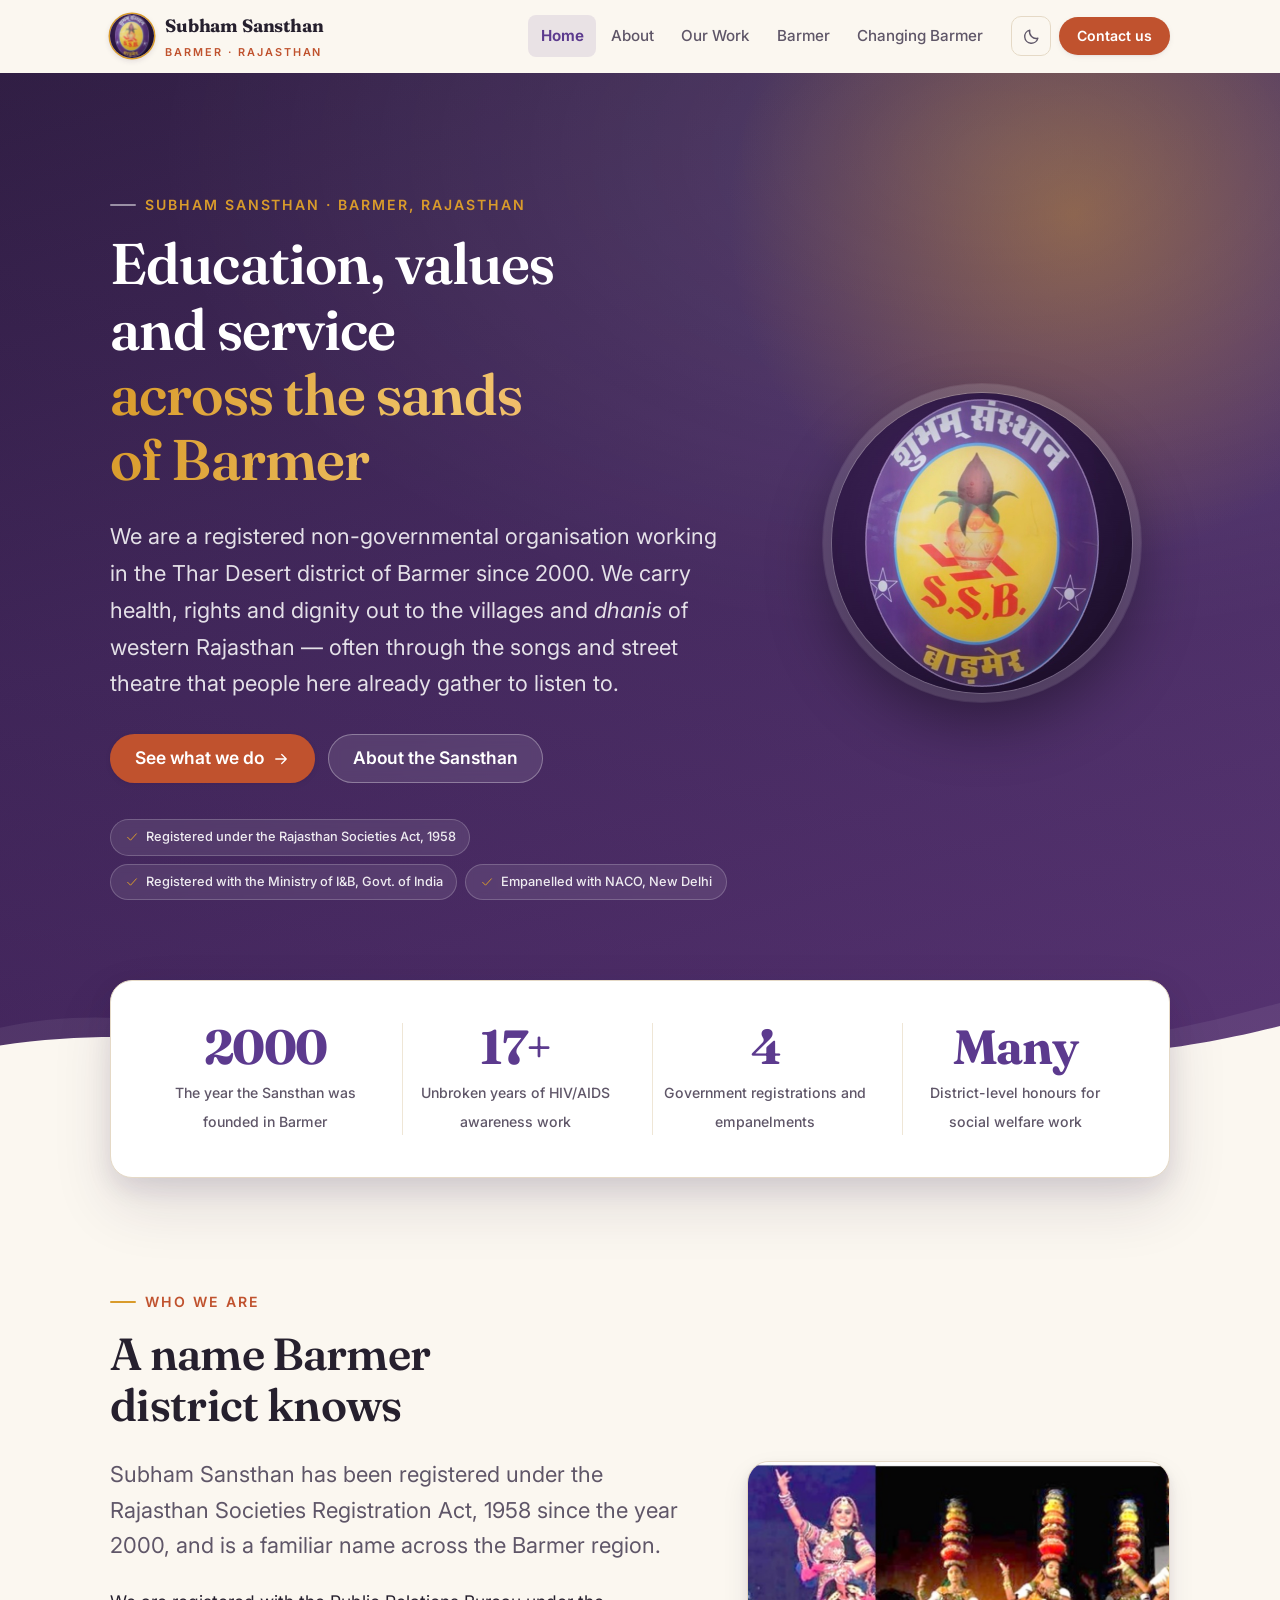
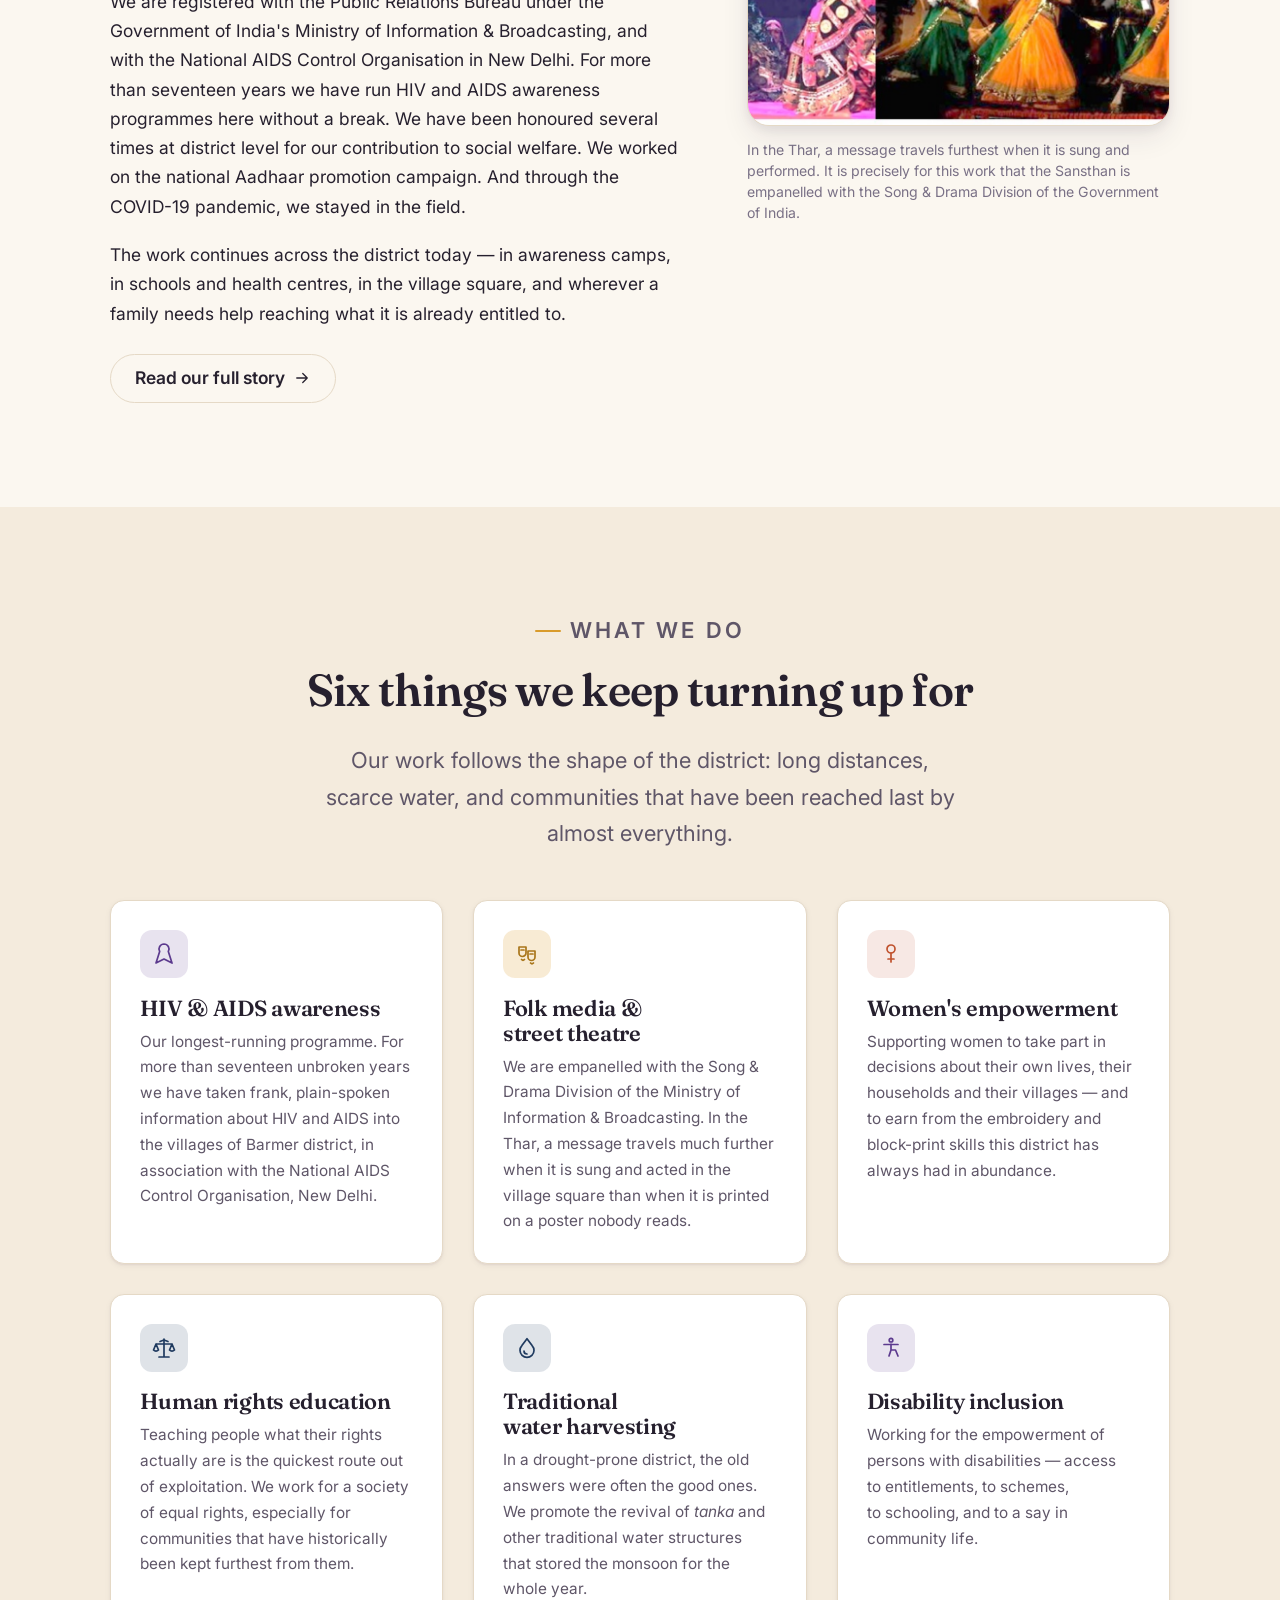
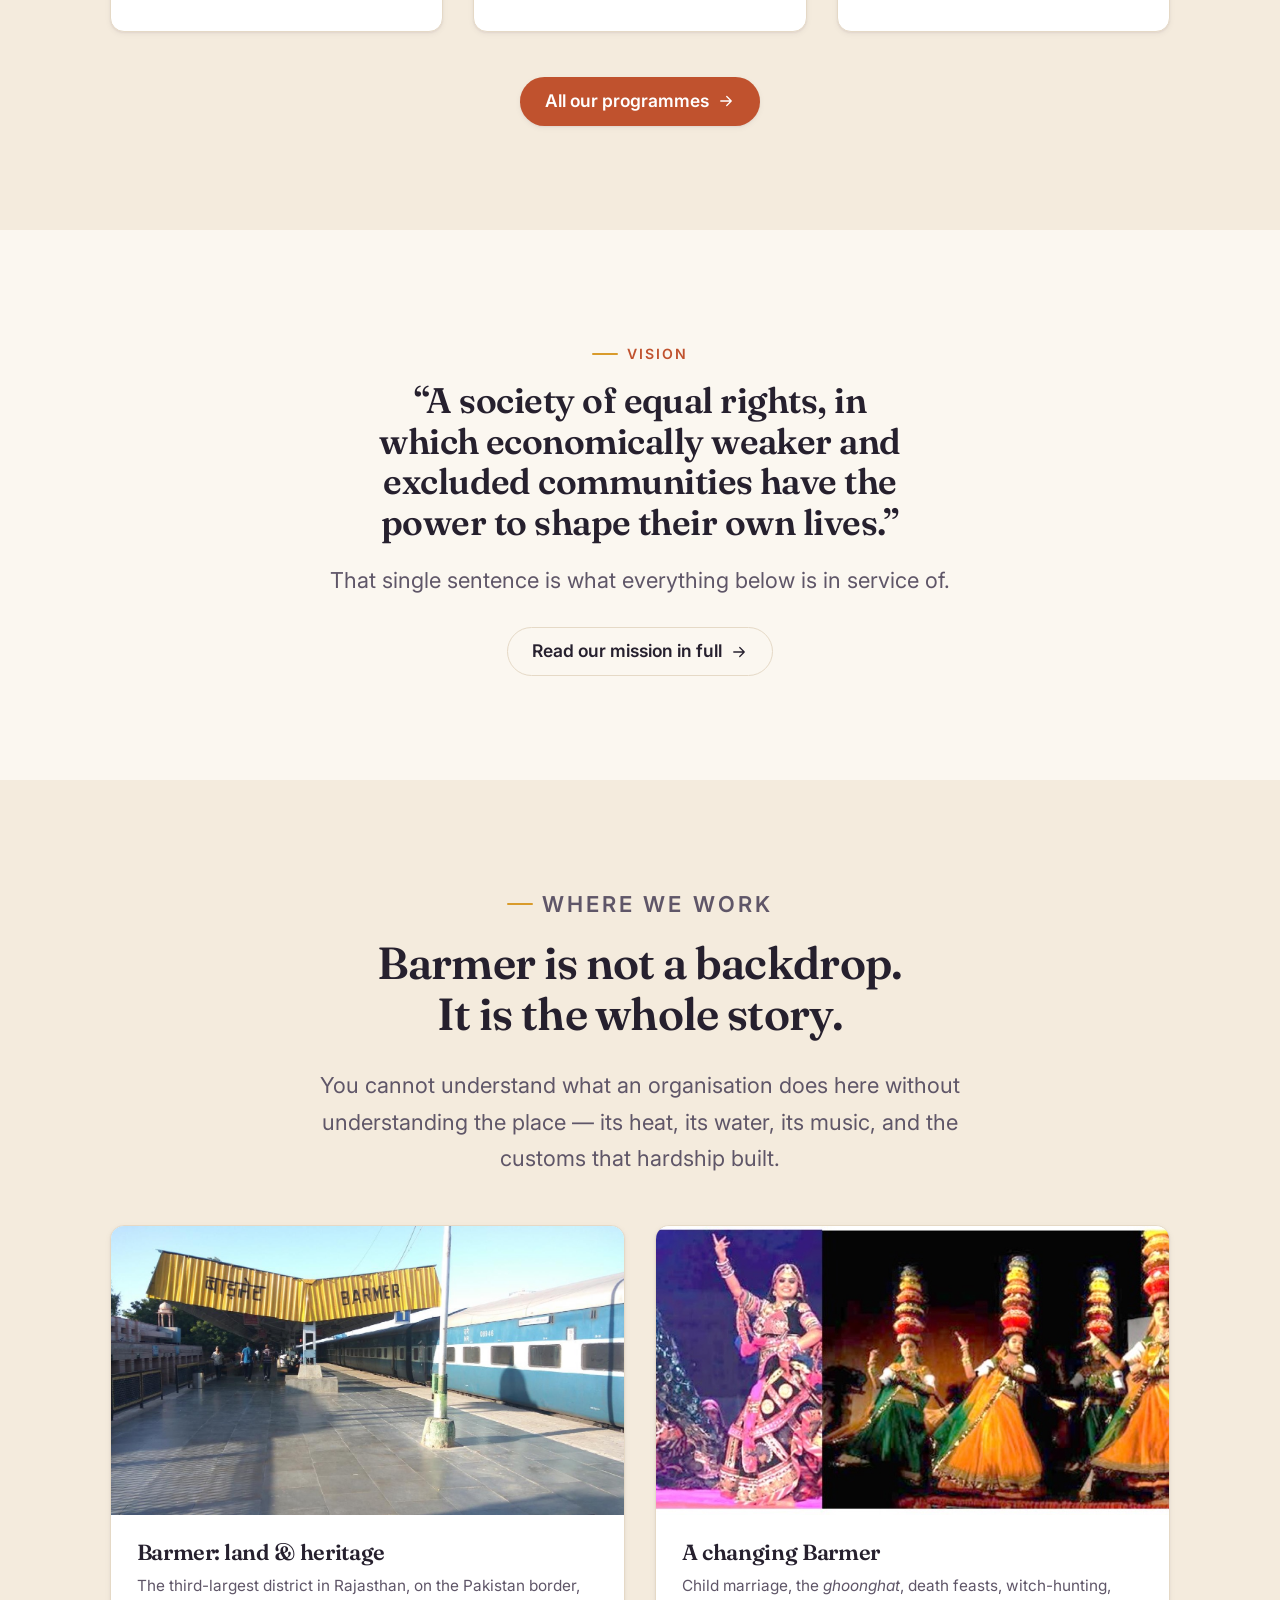
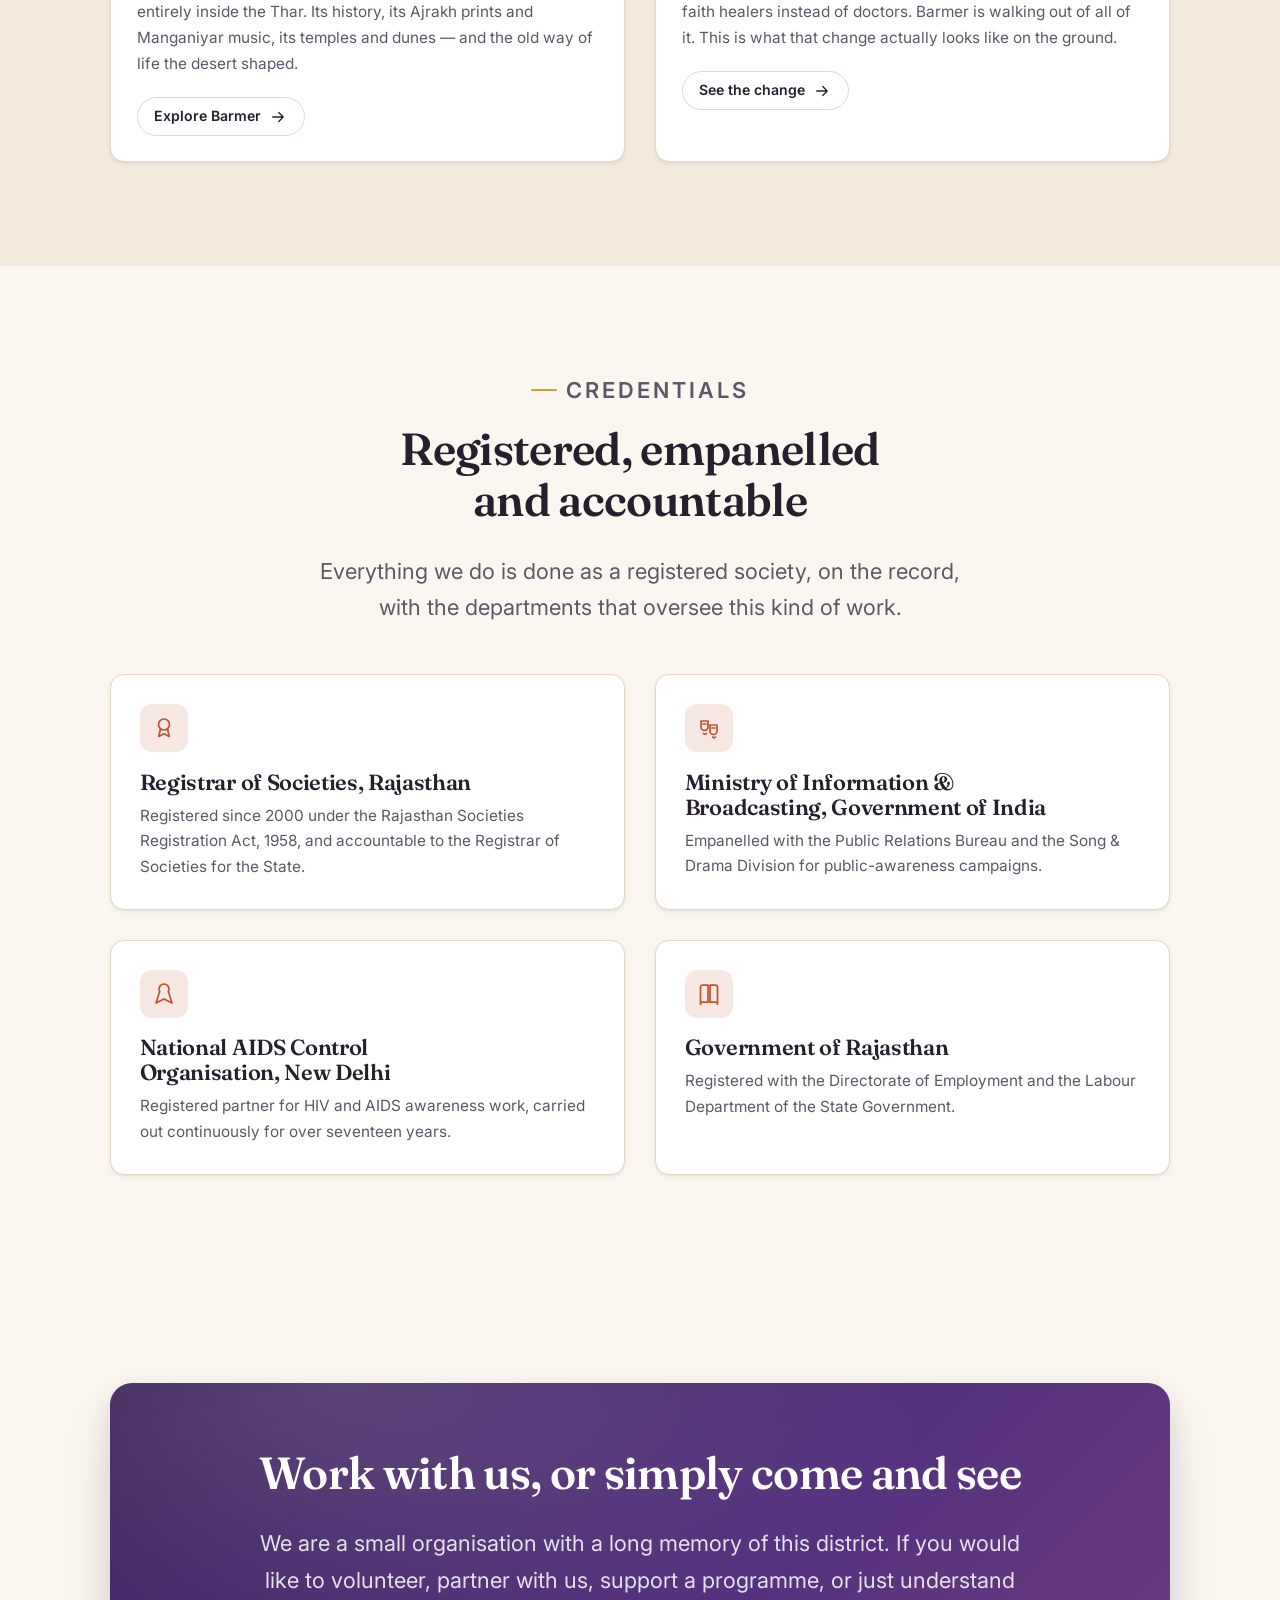
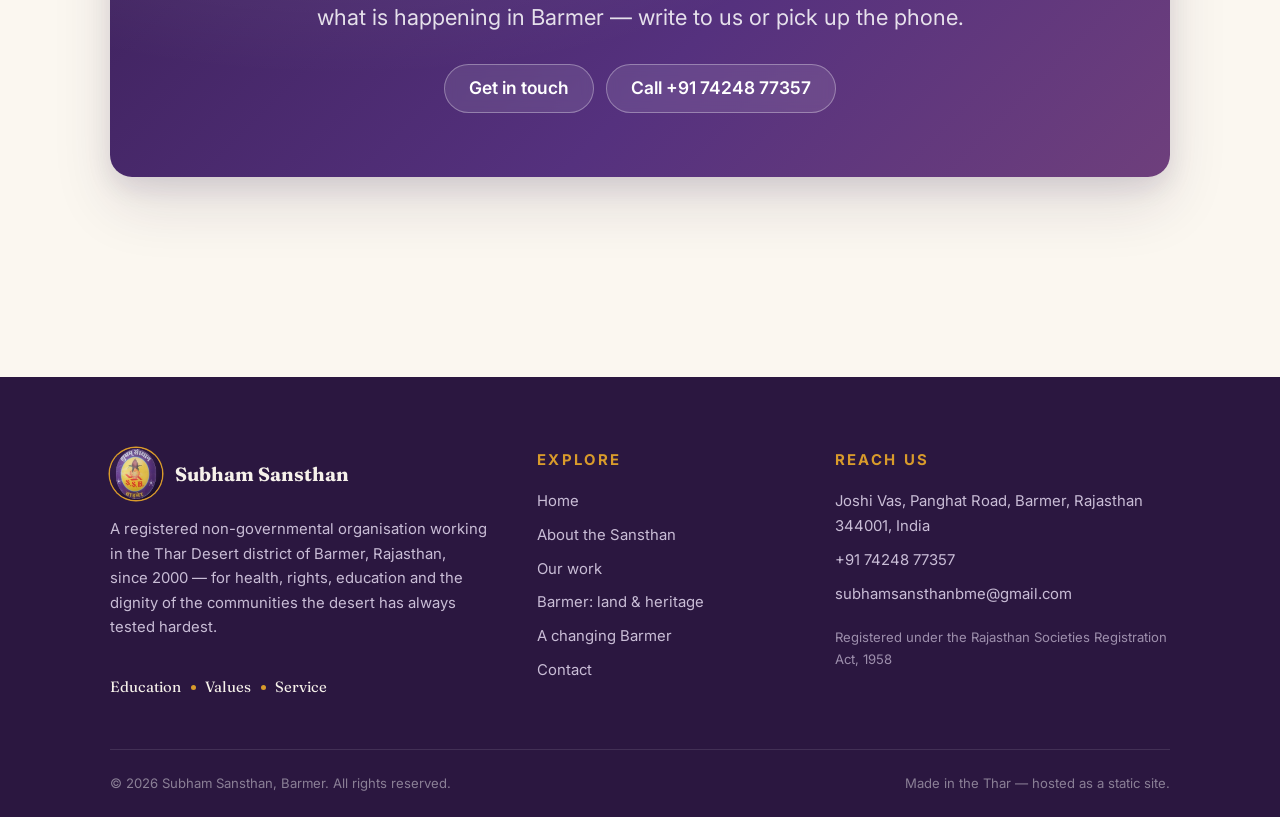
==== commit fab2c971: "Refine the visual identity and remove registration details Design: - Replace the woven Ajrakh patter" ====
--- a/index.html
+++ b/index.html
@@ -107,7 +107,7 @@
 
       <div class="hero__badges">
         <span class="badge"><svg viewBox="0 0 24 24" fill="none" stroke="currentColor" stroke-width="1.7" stroke-linecap="round" stroke-linejoin="round" aria-hidden="true"><path d="M4.5 12.5 9.5 17.5 19.5 6.5"/></svg> Registered under the Rajasthan Societies Act, 1958</span>
-        <span class="badge"><svg viewBox="0 0 24 24" fill="none" stroke="currentColor" stroke-width="1.7" stroke-linecap="round" stroke-linejoin="round" aria-hidden="true"><path d="M4.5 12.5 9.5 17.5 19.5 6.5"/></svg> Reg. No. 64/Bad/2001&ndash;02</span>
+        <span class="badge"><svg viewBox="0 0 24 24" fill="none" stroke="currentColor" stroke-width="1.7" stroke-linecap="round" stroke-linejoin="round" aria-hidden="true"><path d="M4.5 12.5 9.5 17.5 19.5 6.5"/></svg> Registered with the Ministry of I&amp;B, Govt. of India</span>
         <span class="badge"><svg viewBox="0 0 24 24" fill="none" stroke="currentColor" stroke-width="1.7" stroke-linecap="round" stroke-linejoin="round" aria-hidden="true"><path d="M4.5 12.5 9.5 17.5 19.5 6.5"/></svg> Empanelled with NACO, New Delhi</span>
       </div>
     </div>
@@ -144,20 +144,20 @@
   <div class="container split split--wide-text">
     <div class="reveal">
       <p class="eyebrow">Who we are</p>
-      <h2>A well-known name in Barmer &mdash; for twenty-five years, quietly</h2>
-      <p class="lead">Subham Sansthan has been registered under the Rajasthan Societies Registration Act, 1958 since the year 2000. In the decades since, it has become a familiar name across the Barmer region.</p>
+      <h2>A name Barmer district knows</h2>
+      <p class="lead">Subham Sansthan has been registered under the Rajasthan Societies Registration Act, 1958 since the year 2000, and is a familiar name across the Barmer region.</p>
       <p>We are registered with the Public Relations Bureau under the Government of India's Ministry of Information &amp; Broadcasting, and with the National AIDS Control Organisation in New Delhi. For more than seventeen years we have run HIV and AIDS awareness programmes here without a break. We have been honoured several times at district level for our contribution to social welfare. We worked on the national Aadhaar promotion campaign. And through the COVID-19 pandemic, we stayed in the field.</p>
-      <p>What we have never done is talk about any of it. This website is the first place all of it has been written down.</p>
+      <p>The work continues across the district today &mdash; in awareness camps, in schools and health centres, in the village square, and wherever a family needs help reaching what it is already entitled to.</p>
       <div class="btn-row" style="margin-top:1.6rem">
         <a class="btn btn--ghost" href="about.html">Read our full story <svg viewBox="0 0 24 24" fill="none" stroke="currentColor" stroke-width="1.7" stroke-linecap="round" stroke-linejoin="round" aria-hidden="true"><path d="M5 12h14M13 6l6 6-6 6"/></svg></a>
       </div>
     </div>
 
     <figure class="figure reveal">
-      <div class="media media--natural">
-        <img src="assets/img/banner.jpg" alt="The Subham Sansthan signboard in Hindi, showing the emblem, the registration number and the Barmer address." width="822" height="254" loading="lazy">
-      </div>
-      <figcaption>Our board at Joshi Vas, Panghat Road, Barmer &mdash; carrying the registration number and the words <em>Shiksha &middot; Sanskar &middot; Seva</em>: education, values, service.</figcaption>
+      <div class="media">
+        <img src="assets/img/barmer-folk.jpg" alt="Folk performers of western Rajasthan in traditional dress." loading="lazy">
+      </div>
+      <figcaption>In the Thar, a message travels furthest when it is sung and performed. It is precisely for this work that the Sansthan is empanelled with the Song &amp; Drama Division of the Government of India.</figcaption>
     </figure>
   </div>
 </section>
@@ -259,7 +259,7 @@
       <article class="card reveal">
         <div class="card__icon"><svg viewBox="0 0 24 24" fill="none" stroke="currentColor" stroke-width="1.7" stroke-linecap="round" stroke-linejoin="round" aria-hidden="true"><circle cx="12" cy="8.5" r="5.5"/><path d="m8.4 13.4-1.6 7.1 5.2-2.8 5.2 2.8-1.6-7.1"/></svg></div>
         <h3 style="font-size:var(--step-1)">Registrar of Societies, Rajasthan</h3>
-        <p>Registered since 2000 under the Rajasthan Societies Registration Act, 1958. Registration No. 64/Bad/2001&ndash;02.</p>
+        <p>Registered since 2000 under the Rajasthan Societies Registration Act, 1958, and accountable to the Registrar of Societies for the State.</p>
       </article>
       <article class="card reveal">
         <div class="card__icon"><svg viewBox="0 0 24 24" fill="none" stroke="currentColor" stroke-width="1.7" stroke-linecap="round" stroke-linejoin="round" aria-hidden="true"><path d="M4 5h7v6a3.5 3.5 0 0 1-7 0V5Z"/><path d="M13 9h7v6a3.5 3.5 0 0 1-7 0V9Z"/><path d="M6 8h3M15 12h3"/><path d="M6.5 17.5c.8.8 2.2.8 3 0M15.5 21c.8.8 2.2.8 3 0"/></svg></div>
@@ -325,8 +325,7 @@
           <li><a href="mailto:subhamsansthanbme@gmail.com">subhamsansthanbme@gmail.com</a></li>
         </ul>
         <p style="margin-top:1.3rem;font-size:.82rem;opacity:.72">
-          Registered under the Rajasthan Societies Registration Act, 1958<br>
-          Registration No. 64/Bad/2001&ndash;02
+          Registered under the Rajasthan Societies Registration Act, 1958
         </p>
       </div>
     </div>
--- a/assets/css/style.css
+++ b/assets/css/style.css
@@ -242,8 +242,7 @@
 .brand img {
   width: 44px; height: 44px; border-radius: 50%;
   object-fit: cover; object-position: center;
-  border: 2px solid var(--marigold);
-  background: #fff;
+  box-shadow: 0 0 0 1.5px var(--marigold), 0 2px 6px rgba(43,23,64,.18);
 }
 .brand__name { font-family: var(--font-display); font-weight: 700; font-size: 1.12rem; line-height: 1.1; letter-spacing: -.01em; }
 .brand__place { display: block; font-family: var(--font-body); font-size: .68rem; font-weight: 600; letter-spacing: .18em; text-transform: uppercase; color: var(--terracotta); margin-top: 2px; }
@@ -307,16 +306,17 @@
 /* ---------- 7. Hero ---------- */
 .hero {
   position: relative; isolation: isolate;
-  background: linear-gradient(160deg, var(--purple-900) 0%, var(--purple-700) 48%, #6B3C6E 100%);
+  background: linear-gradient(163deg, #2B1740 0%, #43265F 45%, #5A3378 100%);
   color: var(--on-dark);
   padding-block: clamp(3.5rem, 2rem + 8vw, 7rem) clamp(6rem, 4rem + 10vw, 10rem);
   overflow: hidden;
 }
+/* a single soft wash of light, nothing patterned */
 .hero__pattern {
   position: absolute; inset: 0; z-index: -2;
-  opacity: .10;
-  background-image: url("data:image/svg+xml,%3Csvg xmlns='http://www.w3.org/2000/svg' width='72' height='72' viewBox='0 0 72 72'%3E%3Cg fill='none' stroke='%23fff' stroke-width='1.4'%3E%3Cpath d='M36 4 68 36 36 68 4 36z'/%3E%3Cpath d='M36 18 54 36 36 54 18 36z'/%3E%3Ccircle cx='36' cy='36' r='5'/%3E%3Cpath d='M0 0h72v72H0z' stroke-width='.7'/%3E%3C/g%3E%3C/svg%3E");
-  background-size: 72px 72px;
+  background:
+    radial-gradient(120% 90% at 78% 8%, rgba(255,255,255,.11), rgba(255,255,255,0) 55%),
+    linear-gradient(200deg, rgba(255,255,255,.05), rgba(0,0,0,.12));
 }
 .hero__glow {
   position: absolute; z-index: -1; width: 60vw; height: 60vw; max-width: 720px; max-height: 720px;
@@ -351,15 +351,20 @@
 
 .hero__emblem {
   justify-self: center;
-  width: min(300px, 72vw); aspect-ratio: 1;
-  display: grid; place-items: center;
+  width: min(300px, 70vw); aspect-ratio: 1;
   border-radius: 50%;
-  background: radial-gradient(circle at 50% 40%, rgba(255,255,255,.20), rgba(255,255,255,.05));
-  border: 1px solid rgba(255,255,255,.22);
-  box-shadow: 0 24px 70px rgba(0,0,0,.35), inset 0 1px 0 rgba(255,255,255,.25);
-  padding: 1.6rem;
-}
-.hero__emblem img { width: 100%; border-radius: 50%; box-shadow: 0 10px 30px rgba(0,0,0,.35); }
+  overflow: hidden;
+  box-shadow:
+    0 0 0 1px rgba(255,255,255,.20),
+    0 0 0 9px rgba(255,255,255,.055),
+    0 0 0 10px rgba(255,255,255,.09),
+    0 26px 64px rgba(0,0,0,.42);
+}
+.hero__emblem img {
+  width: 100%; height: 100%;
+  object-fit: cover; object-position: center;
+  display: block;
+}
 
 /* ---------- 8. Stat band ---------- */
 .stats {
@@ -450,6 +455,19 @@
 .media--natural { background: #fff; }
 .media--natural img { aspect-ratio: auto; }
 
+/* the emblem shown on its own: a filled disc, matching the hero mark */
+.emblem-plate {
+  width: min(300px, 78%); aspect-ratio: 1;
+  margin-inline: auto;
+  border-radius: 50%;
+  overflow: hidden;
+  box-shadow:
+    0 0 0 1px color-mix(in srgb, var(--purple) 22%, transparent),
+    0 0 0 9px color-mix(in srgb, var(--purple) 7%, transparent),
+    var(--shadow-md);
+}
+.emblem-plate img { width: 100%; height: 100%; object-fit: cover; display: block; }
+
 figure.figure { margin: 0; }
 figure.figure figcaption {
   font-size: var(--step--1); color: var(--text-soft);
@@ -527,7 +545,7 @@
 /* ---------- 13. CTA band ---------- */
 .cta-band {
   position: relative; isolation: isolate; overflow: hidden;
-  background: linear-gradient(135deg, var(--purple-800), var(--purple) 60%, #7A4470);
+  background: linear-gradient(135deg, #3B2058 0%, #55317E 58%, #6E3F7C 100%);
   color: #fff;
   border-radius: var(--radius-lg);
   padding: clamp(2.2rem, 1.5rem + 3.5vw, 4rem);
@@ -535,8 +553,8 @@
   box-shadow: var(--shadow-lg);
 }
 .cta-band::before {
-  content: ""; position: absolute; inset: 0; z-index: -1; opacity: .12;
-  background-image: url("data:image/svg+xml,%3Csvg xmlns='http://www.w3.org/2000/svg' width='60' height='60'%3E%3Cg fill='none' stroke='%23fff' stroke-width='1.2'%3E%3Cpath d='M30 2 58 30 30 58 2 30z'/%3E%3Ccircle cx='30' cy='30' r='6'/%3E%3C/g%3E%3C/svg%3E");
+  content: ""; position: absolute; inset: 0; z-index: -1;
+  background: radial-gradient(90% 120% at 22% 0%, rgba(255,255,255,.14), rgba(255,255,255,0) 62%);
 }
 .cta-band h2 { color: #fff; }
 .cta-band p { color: rgba(255,255,255,.85); max-width: 56ch; margin-inline: auto; font-size: var(--step-1); }
@@ -569,7 +587,7 @@
 .footer__grid { display: grid; gap: 2.5rem; }
 @media (min-width: 780px) { .footer__grid { grid-template-columns: 1.5fr 1fr 1.3fr; } }
 .footer__brand { display: flex; align-items: center; gap: .8rem; margin-bottom: 1.1rem; text-decoration: none; }
-.footer__brand img { width: 52px; height: 52px; border-radius: 50%; border: 2px solid var(--marigold); background: #fff; object-fit: cover; }
+.footer__brand img { width: 52px; height: 52px; border-radius: 50%; object-fit: cover; box-shadow: 0 0 0 1.5px var(--marigold); }
 .footer__brand span { font-family: var(--font-display); font-weight: 700; font-size: 1.2rem; color: var(--on-dark); }
 .site-footer p { font-size: .93rem; line-height: 1.65; }
 .footer__title {
@@ -594,14 +612,14 @@
 /* ---------- 16. Page header (inner pages) ---------- */
 .page-head {
   position: relative; isolation: isolate; overflow: hidden;
-  background: linear-gradient(150deg, var(--purple-900), var(--purple-700));
+  background: linear-gradient(155deg, #2B1740 0%, #43265F 60%, #533070 100%);
   color: #fff;
   padding-block: clamp(3rem, 2rem + 5vw, 5.5rem);
   text-align: center;
 }
 .page-head::before {
-  content: ""; position: absolute; inset: 0; z-index: -1; opacity: .11;
-  background-image: url("data:image/svg+xml,%3Csvg xmlns='http://www.w3.org/2000/svg' width='60' height='60'%3E%3Cg fill='none' stroke='%23fff' stroke-width='1.2'%3E%3Cpath d='M30 2 58 30 30 58 2 30z'/%3E%3Cpath d='M30 15 45 30 30 45 15 30z'/%3E%3C/g%3E%3C/svg%3E");
+  content: ""; position: absolute; inset: 0; z-index: -1;
+  background: radial-gradient(110% 130% at 50% -20%, rgba(255,255,255,.13), rgba(255,255,255,0) 60%);
 }
 .page-head h1 { color: #fff; margin-bottom: .35em; }
 .page-head p { color: rgba(255,255,255,.82); font-size: var(--step-1); max-width: 60ch; margin-inline: auto; margin-bottom: 0; }
